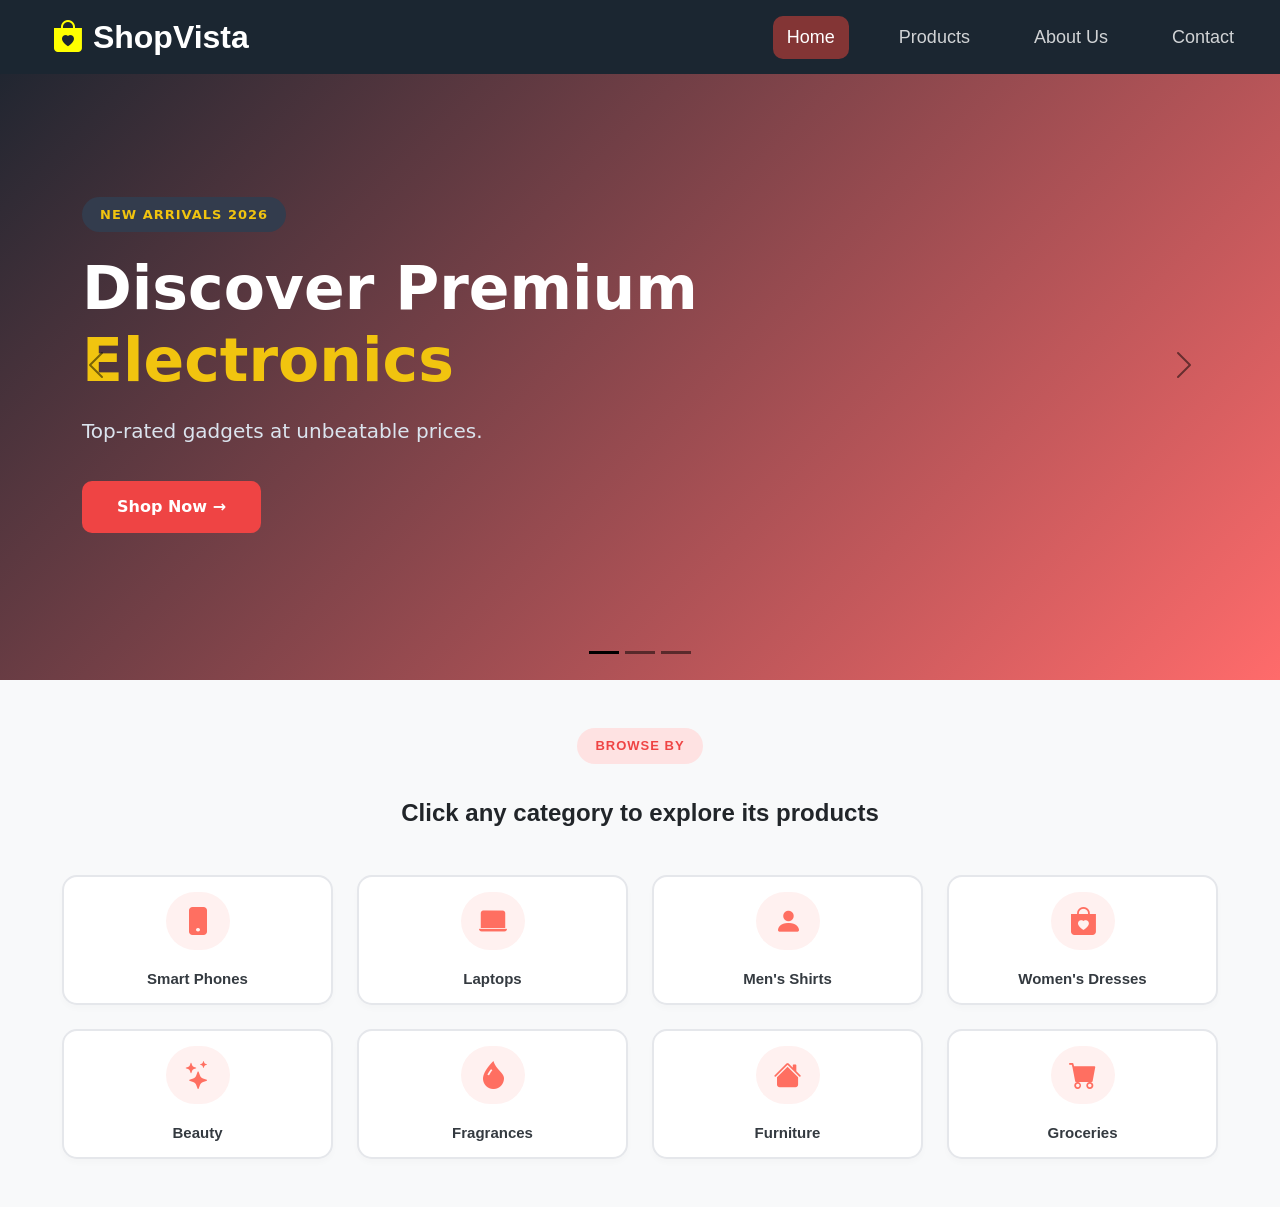
==== index.html @ 4f81ecd5 "Updated with category" ====
<!DOCTYPE html>
<html lang="en">

<head>
    <meta charset="UTF-8">
    <meta name="viewport" content="width=device-width, initial-scale=1.0">
    <title>ShopVista - Home</title>
    <!-- Bootstrap CSS -->
    <link href="https://cdn.jsdelivr.net/npm/bootstrap@5.3.3/dist/css/bootstrap.min.css" rel="stylesheet">

    <!-- Bootstrap Icons -->
    <link rel="stylesheet" href="https://cdn.jsdelivr.net/npm/bootstrap-icons@1.11.3/font/bootstrap-icons.min.css">

    <!-- Your Custom CSS -->
    <link rel="stylesheet" href="./css/navbar.css">
    <link rel="stylesheet" href="./css/banner.css">
    <link rel="stylesheet" href="./css/style.css">
    <link rel="stylesheet" href="./css/about.css">
    <link rel="stylesheet" href="./css/footer.css">

</head>

<body>


    <!-- Navbar -->
    <nav class="navbar navbar-expand-lg custom-navbar" data-bs-theme="dark">
        <div class="container-fluid">

            <!-- Logo -->
            <a class="navbar-brand" href="./index.html">
                <i class="bi bi-bag-heart-fill" style="color: yellow;"></i> ShopVista
            </a>

            <!-- Mobile Toggle Button -->
            <button class="navbar-toggler" type="button" data-bs-toggle="collapse" data-bs-target="#navbarNav"
                aria-controls="navbarNav" aria-expanded="false" aria-label="Toggle navigation">

                <span class="navbar-toggler-icon"></span>
            </button>


            <!-- Navigation Links -->
            <div class="collapse navbar-collapse" id="navbarNav">

                <ul class="navbar-nav ms-auto gap-3">

                    <li class="nav-item">
                        <a class="nav-link active" aria-current="page" href="./index.html">
                            Home
                        </a>
                    </li>

                    <li class="nav-item">
                        <a class="nav-link" href="./products.html">
                            Products
                        </a>
                    </li>

                    <li class="nav-item">
                        <a class="nav-link" href="./about.html">
                            About Us
                        </a>
                    </li>

                    <li class="nav-item">
                        <a class="nav-link" href="./contact.html">
                            Contact
                        </a>
                    </li>

                </ul>

            </div>

        </div>
    </nav>

    <!-- banner -->

    <div id="carouselExampleDark" class="carousel carousel-dark slide" data-bs-ride="carousel">

        <!-- Indicators -->
        <div class="carousel-indicators">
            <button type="button" data-bs-target="#carouselExampleDark" data-bs-slide-to="0" class="active"
                aria-current="true" aria-label="Slide 1"></button>

            <button type="button" data-bs-target="#carouselExampleDark" data-bs-slide-to="1"
                aria-label="Slide 2"></button>

            <button type="button" data-bs-target="#carouselExampleDark" data-bs-slide-to="2"
                aria-label="Slide 3"></button>
        </div>

        <!-- Slides -->
        <div class="carousel-inner">

            <!-- Slide 1 -->
            <div class="carousel-item active" data-bs-interval="5000">

                <div class="new-arrivals-banner d-flex align-items-center">
                    <div class="container">

                        <span class="arrival-tag">NEW ARRIVALS 2026</span>

                        <h1 class="arrival-title">
                            Discover Premium
                            <span class="arrival-title-highlight">
                                Electronics
                            </span>
                        </h1>

                        <p class="arrival-subtitle">
                            Top-rated gadgets at unbeatable prices.
                        </p>

                        <a href="products.html" class="arrival-button">
                            Shop Now →
                        </a>

                    </div>
                </div>

            </div>

            <!-- Slide 2 -->
            <div class="carousel-item" data-bs-interval="5000">

                <div class="hero-banner-slide-1 d-flex align-items-center">
                    <div class="container">

                        <span class="slide-tag">BEAUTY & CARE</span>

                        <h1 class="slide-title">
                            Feel Beautiful
                            <span class="slide-title-highlight">
                                Look Amazing
                            </span>
                        </h1>

                        <p class="slide-subtitle">
                            Premium skincare and beauty products for everyone.
                        </p>

                        <a href="products.html" class="slide-button">
                            Discover →
                        </a>

                    </div>
                </div>

            </div>

            <!-- Slide 3 -->
            <div class="carousel-item" data-bs-interval="5000">

                <div class="hero-banner-slide-3 d-flex align-items-center">
                    <div class="container">

                        <span class="slide-3-tag">FAST DELIVERY</span>

                        <h1 class="slide-3-title">
                            Shop With
                            <span class="slide-3-title-highlight">
                                Confidence
                            </span>
                        </h1>

                        <p class="slide-3-subtitle">
                            Secure payments, fast delivery and trusted service.
                        </p>

                        <a href="about.html" class="slide-3-button">
                            Learn More →
                        </a>

                    </div>
                </div>

            </div>

        </div>

        <!-- Previous -->
        <button class="carousel-control-prev" type="button" data-bs-target="#carouselExampleDark" data-bs-slide="prev">

            <span class="carousel-control-prev-icon" aria-hidden="true"></span>

            <span class="visually-hidden">
                Previous
            </span>

        </button>

        <!-- Next -->
        <button class="carousel-control-next" type="button" data-bs-target="#carouselExampleDark" data-bs-slide="next">

            <span class="carousel-control-next-icon" aria-hidden="true"></span>

            <span class="visually-hidden">
                Next
            </span>

        </button>

    </div>

    <!-- category -->

    <section class="category py-5">

        <div class="text-center mb-5">
            <button class="who">BROWSE BY</button>
            <h2 class="headcore">Click any category to explore its products</h2>
        </div>
        <div class="row g-4">

            <div class="col-lg-3 col-md-3">
                <div class="category-card">
                    <i class="bi bi-phone-fill category-icon"></i>
                    <h6>Smart Phones</h6>
                </div>
            </div>

            <div class="col-lg-3 col-md-3">
                <div class="category-card">
                    <i class="bi bi-laptop-fill category-icon"></i>
                    <h6>Laptops</h6>

                </div>
            </div>

            <div class="col-lg-3 col-md-3">
                <div class="category-card">
                    <i class="bi bi-person-fill category-icon"></i>
                    <h6>Men's Shirts</h6>

                </div>
            </div>
            <div class="col-lg-3 col-md-3">
                <div class="category-card">
                    <i class="bi bi-bag-heart-fill category-icon"></i>
                    <h6>Women's Dresses</h6>

                </div>
            </div>

        </div>
        <div class="row g-4">

            

            <div class="col-lg-3 col-md-3">
                <div class="category-card">
                    <i class="bi bi-stars category-icon"></i>
                    <h6>Beauty</h6>

                </div>
            </div>

            <div class="col-lg-3 col-md-3">
                <div class="category-card">
                    <i class="bi bi-droplet-fill category-icon"></i>
                    <h6>Fragrances</h6>

                </div>
            </div>
            <div class="col-lg-3 col-md-3">
                <div class="category-card">
                    <i class="bi bi-house-fill category-icon"></i>
                    <h6>Furniture</h6>

                </div>
            </div>
            <div class="col-lg-3 col-md-3">
                <div class="category-card">
                    <i class="bi bi-cart-fill category-icon"></i>
                    <h6>Groceries</h6>

                </div>
            </div>

        </div>


    </section>
    <script src="https://cdn.jsdelivr.net/npm/bootstrap@5.3.3/dist/js/bootstrap.bundle.min.js"></script>

</body>

</html>
---- css/navbar.css ----
*{
    margin: 0%;
    padding: 0%;
    box-sizing: border-box;
}


.navbar {
    padding: 15px 0;
    position:sticky;

}

.navbar-brand {
    font-size: 32px;
    font-family:'Franklin Gothic Medium', 'Arial Narrow', Arial, sans-serif;
    font-weight: bold;
    color: white !important;
    margin-left: 40px;
}
.navbar-brand:hover{
    color: white;
}

.nav-link {
    text-decoration: none;
    font-size: 18px;
    margin-right: 20px;
    color: rgba(255, 255, 255, 0.8) !important; 
    font-weight: 500;
    padding: 8px 14px !important;
    border-radius: 8px;
    transition: 0.3s ease;
}

.nav-link:hover {

    color: white;
    background: rgb(131, 53, 53);
    padding: 15px;
    border-radius: 10px;
    width:auto;
    
}
.custom-navbar .nav-link.active {
    background-color:  rgb(131, 53, 53);
    border-radius: 10px;
     padding: 15px;
    color: #ffffff !important;
}


.custom-navbar {
    background-color: #1b2631;
    width: 100%;
    display: flex;
    align-items: center;
    min-height: 30px;
    padding:8px 0;
    width: 100%;
    position: fixed;
    top: 0;
    z-index: 1000;
    
}
body{
    padding-top: 50px;
}


@media (max-width:768px){

    .custom-navbar{
        min-height:60px;
    }

    .navbar-brand{
        font-size:26px;
        margin-left:15px;
    }

    .nav-link{
        font-size:16px;
        margin-right:0;
    }

    .hero{
        height:140px;
        padding:0 20px;
    }

    .hero h1{
        font-size:36px;
    }

    .hero h5{
        font-size:18px;
    }

}
---- css/banner.css ----
.hero-banner-section {
   
    margin: 0px;
}

.carousel {
    margin-top: 0;
}

.carousel-img {
    width: 100%;
    height: 600px;
    object-fit: cover;
}
.badge-text{

    color: yellow;
}
.carousel-item1{

    background-color: linear-gradient(to right, blue, red);
}
---- css/style.css ----
html,
body {
    overflow-x: hidden;
}

* {
    margin: 0;
    padding: 0;
    box-sizing: border-box;
}

.main {
    padding: 80px 0;
}

body {
    background: rgb(248, 248, 248);
    color: #1f2937;
    font-family: Arial, Helvetica, sans-serif;
}



/* ===========================
   COMMON CAROUSEL
=========================== */

.carousel-item {
    min-height: 40vh;
}

.new-arrivals-banner,
.hero-banner-slide-1,
.hero-banner-slide-3 {

    min-height: 70vh;

    display: flex;
    align-items: center;

    color: #fff;

    padding: 80px 0;

    font-family: system-ui, -apple-system, sans-serif;
}

/* ===========================
   SLIDE 1
=========================== */

.new-arrivals-banner {

    background: linear-gradient(135deg, #1e2530 0%, #ff6b6b 100%);
}

.arrival-tag {

    display: inline-block;

    background: #333c4d;
    color: #f1c40f;

    padding: 8px 18px;

    border-radius: 30px;

    font-size: 13px;
    font-weight: 700;

    letter-spacing: 1px;
    text-transform: uppercase;

    margin-bottom: 20px;
}

.arrival-title {

    font-size: 60px;
    font-weight: 800;

    line-height: 1.2;

    margin-bottom: 20px;
}

.arrival-title-highlight {

    color: #f1c40f;
    display: block;
}

.arrival-subtitle {

    color: #dbe4ee;

    font-size: 20px;

    max-width: 550px;

    margin-bottom: 35px;
}

.arrival-button {

    display: inline-block;

    background: #ef4444;

    color: #fff;

    text-decoration: none;

    padding: 14px 35px;

    border-radius: 10px;

    font-weight: 600;

    transition: .3s;
}

.arrival-button:hover {

    background: #dc2626;
    color: #fff;
}

/* ===========================
   SLIDE 2
=========================== */

.hero-banner-slide-1 {
    background: linear-gradient(to right, #04505e, #ad5d74);

}

.slide-tag {

    display: inline-block;

    background: #423d33;

    color: #f1c40f;

    padding: 8px 18px;

    border-radius: 30px;

    font-size: 13px;

    font-weight: 700;

    letter-spacing: 1px;

    text-transform: uppercase;

    margin-bottom: 20px;
}

.slide-title {

    font-size: 60px;

    font-weight: 800;

    line-height: 1.2;

    margin-bottom: 20px;
}

.slide-title-highlight {

    display: block;

    color: #f1c40f;
}

.slide-subtitle {

    color: #e2e8f0;

    font-size: 20px;

    max-width: 550px;

    margin-bottom: 35px;
}

.slide-button {

    display: inline-block;

    background: #ef4444;

    color: #fff;

    text-decoration: none;

    padding: 14px 35px;

    border-radius: 10px;

    font-weight: 600;

    transition: .3s;
}

.slide-button:hover {

    background: #dc2626;

    color: #fff;
}

/* ===========================
   SLIDE 3
=========================== */

.hero-banner-slide-3 {

    background: linear-gradient(135deg, #1e2530 0%, #2a6b6b 100%);
}

.slide-3-tag {

    display: inline-block;

    background: #333c4d;

    color: #f1c40f;

    padding: 8px 18px;

    border-radius: 30px;

    font-size: 13px;

    font-weight: 700;

    letter-spacing: 1px;

    text-transform: uppercase;

    margin-bottom: 20px;
}

.slide-3-title {

    font-size: 60px;

    font-weight: 800;

    line-height: 1.2;

    margin-bottom: 20px;
}

.slide-3-title-highlight {

    display: block;

    color: #f1c40f;
}

.slide-3-subtitle {

    color: #e2e8f0;

    font-size: 20px;

    max-width: 550px;

    margin-bottom: 35px;
}

.slide-3-button {

    display: inline-block;

    background: #ef4444;

    color: #fff;

    text-decoration: none;

    padding: 14px 35px;

    border-radius: 10px;

    font-weight: 600;

    transition: .3s;
}

.slide-3-button:hover {

    background: #dc2626;

    color: #fff;
}

/* ==========================================
   Shop by Category Section Styles
   ========================================== */

/* Section Main Container */
.category {
    background-color: #f8f9fa;
    /* Light, clean background */
}

/* Typography & Subheadings */
.who {
    background-color: #ffeef0;
    color: #ff6f61;
    /* Soft coral signature brand color */
    border: none;
    font-size: 0.75rem;
    font-weight: 700;
    letter-spacing: 2px;
    padding: 6px 16px;
    border-radius: 50px;
    margin-bottom: 1rem;
    text-transform: uppercase;
    pointer-events: none;
    /* Keeps it looking like a badge rather than a clickable button */
}

.headcore {
    font-size: 1.75rem;
    font-weight: 700;
    color: #212529;
    margin-top: 0.5rem;
}

/* Category Grid Layout Space Adjustments */
.category .row.g-4 {
    margin-bottom: 1.5rem;
}

.category .row.g-4:last-child {
    margin-bottom: 0;
}

/* Category Cards Styling */
.category-card {
    background-color: #ffffff;

    border-radius: 16px;
    padding: 32px;
    text-align: center;
    cursor: pointer;

    box-shadow: 0 4px 6px rgba(0, 0, 0, 0.02);
    transition: all 0.3s cubic-bezier(0.4, 0, 0.2, 1);
    height: 130px;
    width: auto;


    background: #fff;
    border: 2px solid #e5e7eb;
    border-radius: 15px;

    display: flex;
    flex-direction: column;
    justify-content: center;
    align-items: center;

    transition: .3s;

}

/* Category Text Headings */
.category-card h6 {
    margin-top: 1.25rem;
    width: auto;
    margin-bottom: 0;
    font-weight: 600;
    color: #343a40;
    font-size: 1.05rem;
    transition: color 0.3s ease;
    font-size:15px;
}

/* Icons Design & Circular Backdrop */
.category-icon {
    font-size: 1.75rem;
    color: #ff6f61;
    /* Matches theme primary color */
    width: 64px;
    height: 64px;
    background-color: #fff1f0;
    /* Soft tint matching the icon */
    border-radius: 56px;
    padding: 15px;
    display: inline-flex;
    align-items: center;
    justify-content: center;
    transition: all 0.3s ease;
}

.row {
    background: transparent;
    margin-left: 50px;
    margin-right: 50px;
}

/* ==========================================
   Interactive Hover Effects
   ========================================== */

.category-card:hover {
    transform: translateY(-6px);
    box-shadow: 0 12px 24px rgba(0, 0, 0, 0.07);
    border-color: #ffe4e2;
}

/* Scaled up background effect for icon on card hover */
.category-card:hover .category-icon {
    background-color: #ff6f61;
    color: #ffffff;
    transform: scale(1.05);
}

.category-card:hover h6 {
    color: #ff6f61;
}
---- css/about.css ----
html,
body {
    overflow-x: hidden;
}

* {
    margin: 0;
    padding: 0;
    box-sizing: border-box;
}

.main {
    padding: 80px 0;
}

body {
    background: rgb(248, 248, 248);
    color: #1f2937;

}

/* Left Side */

.who {
    background: #fee2e2;
    color: #ef4444;
    border: none;
    padding: 8px 18px;
    border-radius: 50px;
    font-size: 13px;
    font-weight: 600;
    letter-spacing: 1px;
    text-transform: uppercase;
    margin-bottom: 20px;
}

.head {
    font-size: 45px;
    font-weight: 700;
    line-height: 1.2;
    margin-bottom: 10px;
}

.para {
    color: #4b5563;
    line-height: 1.8;
    margin-bottom: 18px;
}

/* Statistics */

.about-cards {
    display: flex;
    gap: 20px;
    margin-top: 40px;
}

.onecard {
    display: flex;
    flex-direction: column;
    gap: 20px;
}

.card1,
.card2,
.card3,
.card4 {
    width: 300px;
    height: 120px;
    background: #fff;
    border: 2px solid #e5e7eb;
    border-radius: 15px;

    display: flex;
    flex-direction: column;
    justify-content: center;
    align-items: center;

    transition: .3s;
}

.card1:hover,
.card2:hover,
.card3:hover,
.card4:hover {
    border-color: #ef4444;
    transform: translateY(-5px);
    box-shadow: 0 8px 20px rgba(239, 68, 68, .15);
}

.textred {
    color: #ef4444;
    font-size: 38px;
    font-weight: bold;
}

/* Right Side */

.colorcard {

    width: 420px;
    height: 280px;

    background: linear-gradient(135deg,
            #ef4444 0%,
            #9ca3af 50%,
            #14b8a6 100%);

    border-radius: 25px;

    display: flex;
    flex-direction: column;
    justify-content: center;
    align-items: center;

    margin: auto;
}

.bigheart {
    font-size: 90px;
    color: #fff;
    margin-bottom: 20px;
}

.heartpara {
    color: #fff;
    font-size: 24px;
    font-weight: 600;
    text-align: center;
}

.core {
    background-color: white;
    justify-content: space-around;

}

.coreValue {
    padding: 80px 0;
}

.headcore {
    font-size: 24px;
    font-weight: 700;
    margin-top: 15px;
}

.core-card {
    background: #fff;
    border: 2px solid #e5e7eb;
    border-radius: 18px;
    padding: 35px 25px;
    text-align: center;
    transition: .3s;
    height: 280px;
    width: auto;
    padding: 12px;
    padding-top: 30px;
    text-align: center;
    justify-content: center;
}

.core-card:hover {
    transform: translateY(-8px);
    border-color: #ef4444;
    box-shadow: 0 10px 25px rgba(239, 68, 68, .15);
}

.core-icon {
    font-size: 35px;
    color: #ef4444;
    margin-bottom: 20px;
    background: #fee2e2;
    width: 70px;
    height: 70px;
    padding: 6px;
    border-radius: 56px;
    display: flex;
    justify-content: center;
    align-items: center;
    margin: 0 auto 20px;
}

.core-icon i {
    font-size: 32px;
    color: #ef4444;
}

.core-card h3 {
    font-size: 20px;
    font-weight: 700;
    margin-bottom: 15px;
}

.core-card p {
    color: #6b7280;
    line-height: 1.4;
    margin-bottom: 0;
}

.meet-card1,
.meet-card3 {
    background: #fff;
    border: 1px solid #e5e7eb;
    border-radius: 18px;
    padding: 35px 25px;
    text-align: center;
    transition: .3s;
    height: 300px;
    width: auto;
    padding: 12px;
    padding-top: 30px;
    text-align: center;
    justify-content: center;
}

.meet-card2 {
    background: #fff;
    border: 1px solid #e5e7eb;
    border-radius: 18px;
    padding: 35px 25px;
    text-align: center;
    transition: .3s;
    height: 280px;
    width: auto;
    padding: 12px;
    padding-top: 30px;
    text-align: center;
    justify-content: center;
}


.meet-card1:hover,
.meet-card2:hover,
.meet-card3:hover {
    transform: translateY(-8px);
    border-color: #ef4444;
    box-shadow: 0 10px 25px rgba(239, 68, 68, .15);
}

.meet-icon {
    font-size:50px;
    color: #e84848;
    width: 70px;
    height: 70px;
    padding: 6px;
    border-radius: 56px;
    
}
/* Tablet */

@media (max-width:991px){

    .head{
        font-size:35px;
    }

    .headcore{
        font-size:34px;
    }

    .about-cards{
        flex-direction:column;
        align-items:center;
        gap:20px;
    }

    .onecard{
        width:100%;
        align-items:center;
    }

    .card1,
    .card2,
    .card3,
    .card4{
        width:100%;
        max-width:350px;
    }

    .colorcard{
        width:100%;
        max-width:420px;
        height:260px;
        margin:40px auto 0;
    }

    .bigheart{
        font-size:75px;
    }

    .heartpara{
        font-size:20px;
    }

    .core-card{
        width:100%;
        max-width:350px;
        margin:0 auto;
    }
}

/* Mobile */

@media (max-width:768px){

    .colorcard{
        width:100%;
        max-width:380px;
        margin:40px auto;
    }

    .core-card{
        width:100%;
        max-width:380px;
        margin:0 auto 20px;
    }

    .head,
    .headcore{
        text-align:center;
    }

    .para{
        text-align:center;
    }
}

/* Small Mobile */

@media (max-width:480px){

    .colorcard{
        width:100%;
        max-width:320px;
        height:240px;
    }

    .bigheart{
        font-size:60px;
    }

    .heartpara{
        font-size:18px;
    }

    .core-card{
        width:100%;
        max-width:360px;
        padding:25px 20px;
    }

    .core-icon{
        font-size:45px;
    }
}
/* Half-screen laptop / tablet */
@media (min-width:768px) and (max-width:991px){

    .core-card{
        width:100%;
        max-width:320px;
        min-height:370px;
        padding:30px 20px;
        margin:0 auto;
    }

    .core-card h3{
        font-size:22px;
        margin-bottom:15px;
    }

    .core-card p{
        font-size:15px;
        line-height:1.5;
    }

    .core-icon{
        font-size:50px;
        margin-bottom:20px;
    }

    .meet-card1 , .meet-card3{
        width: 100%;
        height:280px;
        font-size: 14px;
    }
    .meet-card2{
        height:320px;
        width: 100%;
    }
}
---- css/footer.css ----
/* ===========================
   FOOTER
=========================== */

.custom-footer{
    background-color: #1b2631 !important;
}

footer h4{
    font-size:32px;
    font-weight:700;
}


footer h6{
    color:#ffffff !important;
    letter-spacing:1px;
}

footer p{
    color:#9ca3af !important;
    line-height:1.8;
}

.footer-link{
    color:#9ca3af !important;
    transition:0.3s ease;
}

.footer-link:hover{
    color:yellow !important;
    
}

.social-icon{
    width:45px;
    height:45px;
    border-radius:50%;
    background:#1f2937;
    display:flex;
    align-items:center;
    justify-content:center;
    color:#9ca3af !important;
    text-decoration:none;
    transition:0.3s ease;
}

.social-icon:hover{
    background:#ef4444;
    color:#ffffff !important;
    transform:translateY(-3px);
}

hr{
    opacity:0.2;
}

/* ===========================
   RESPONSIVE
=========================== */

@media (max-width:768px){

    footer{
        text-align:center;
    }

    .social-icon{
        margin:auto;
    }

    footer .d-flex{
        justify-content:center;
    }

}
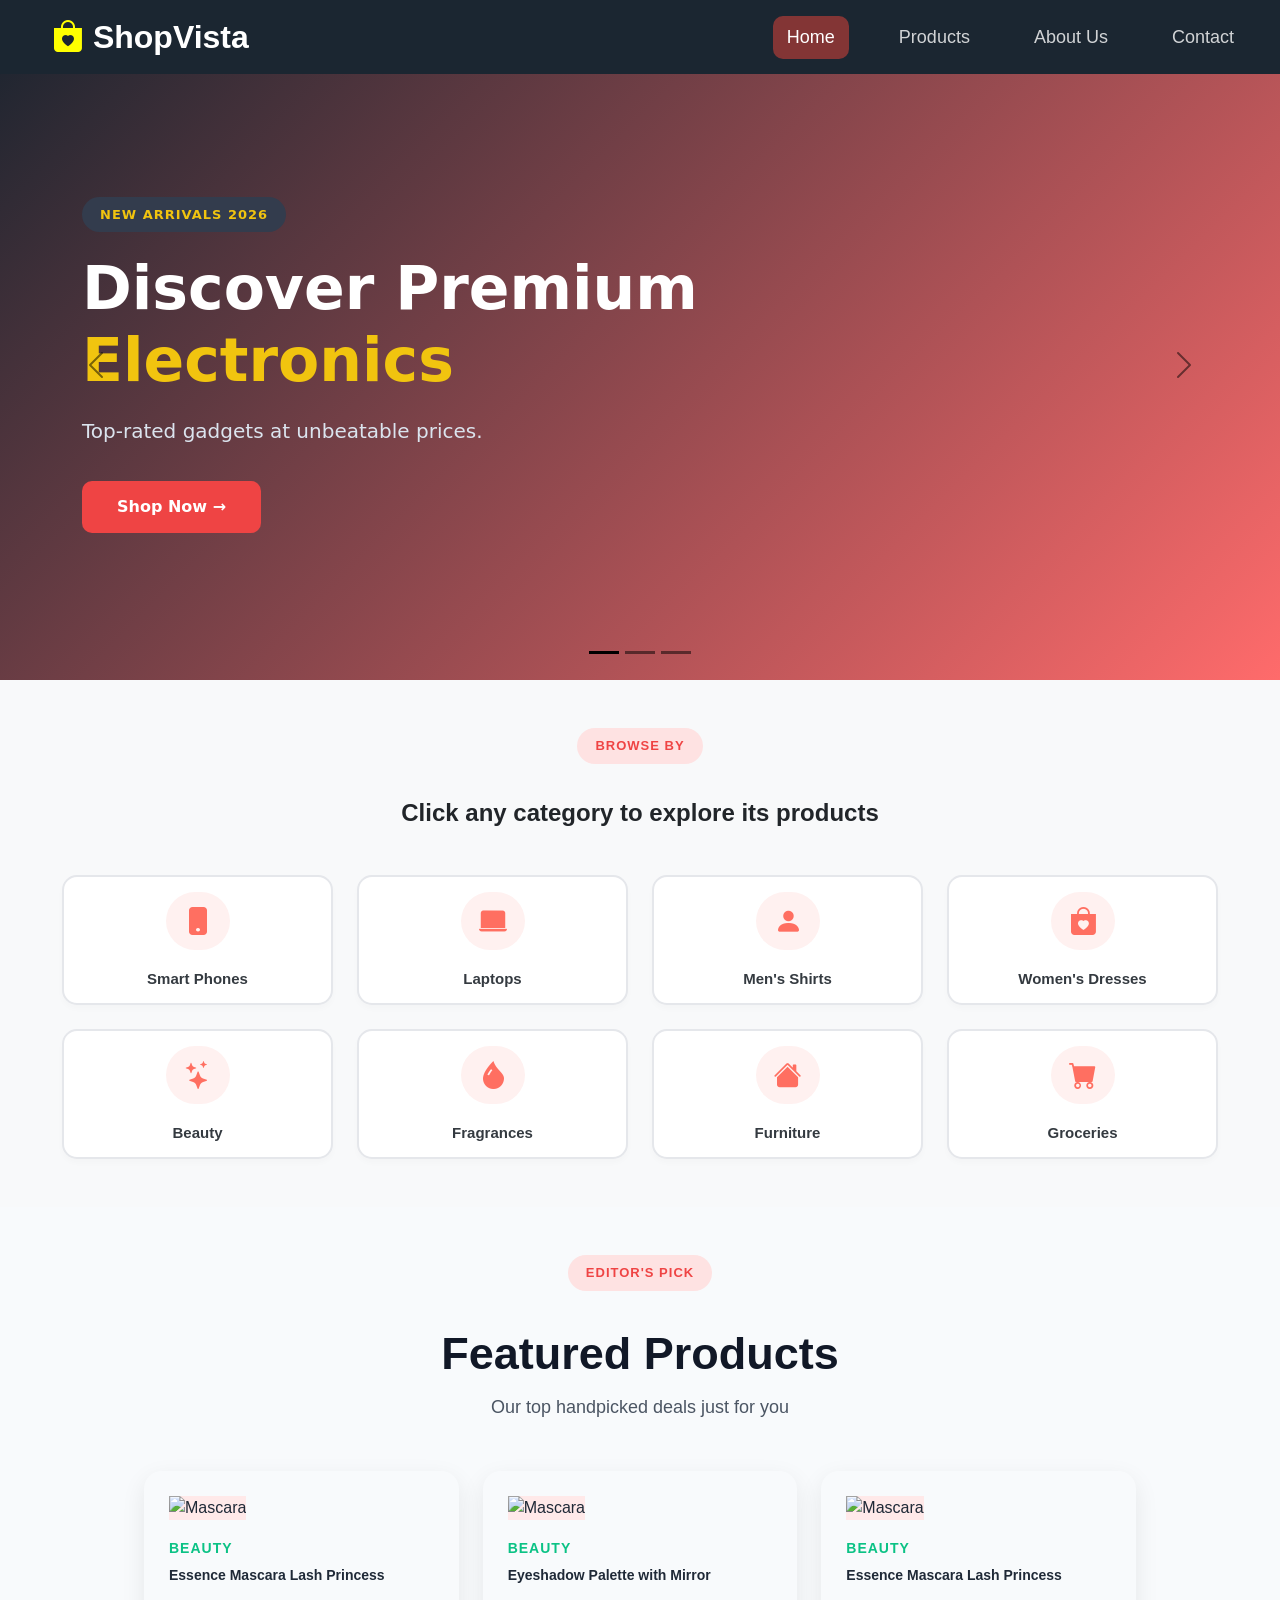
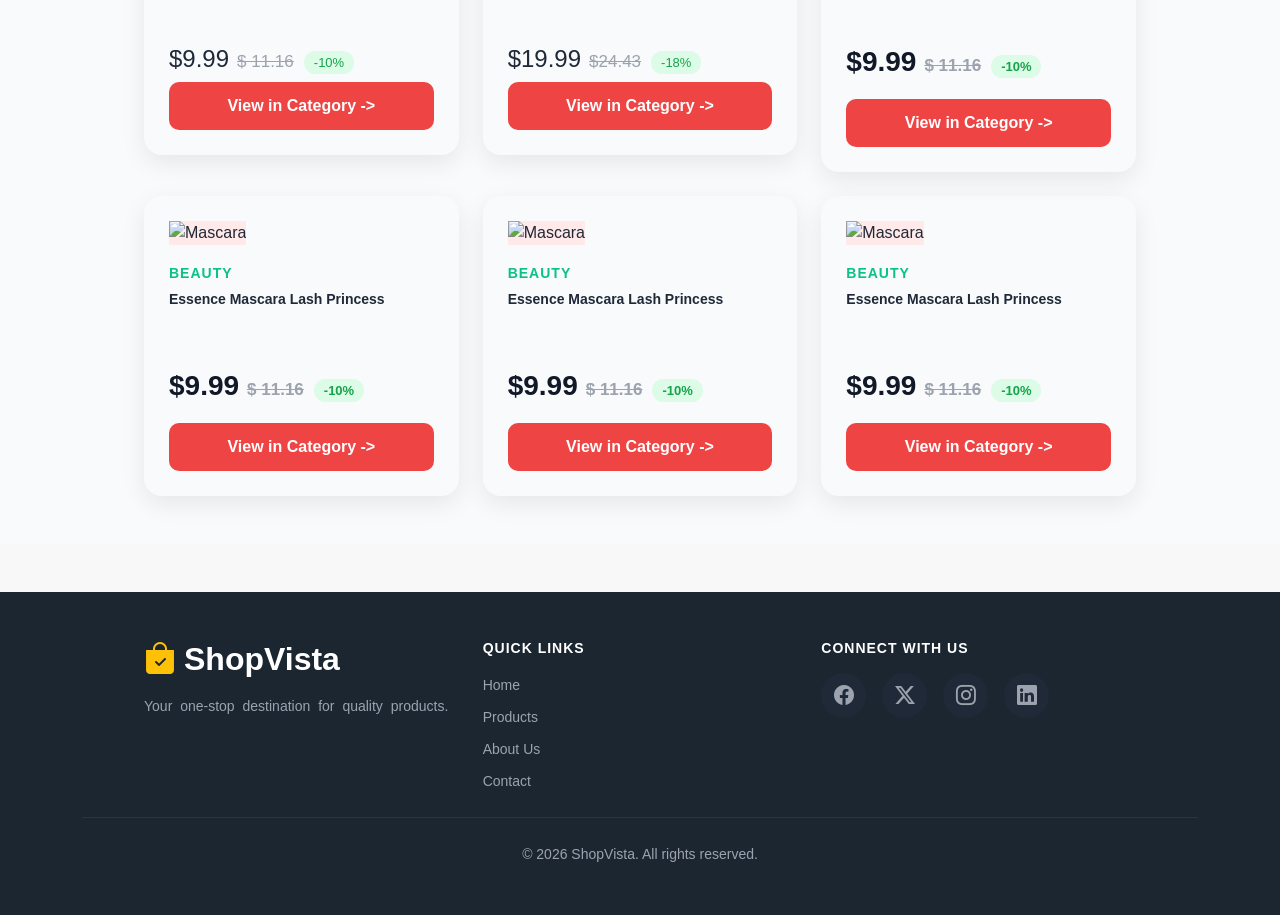
==== commit 237ad243: "Updated" ====
--- a/index.html
+++ b/index.html
@@ -213,6 +213,7 @@
             <button class="who">BROWSE BY</button>
             <h2 class="headcore">Click any category to explore its products</h2>
         </div>
+
         <div class="row g-4">
 
             <div class="col-lg-3 col-md-3">
@@ -246,9 +247,9 @@
             </div>
 
         </div>
+
         <div class="row g-4">
 
-            
 
             <div class="col-lg-3 col-md-3">
                 <div class="category-card">
@@ -284,6 +285,148 @@
 
 
     </section>
+
+    <!-- Featued Products -->
+    <section class="featured py-5">
+        
+
+    <div class="container">
+
+        <div class="text-center mb-5">
+            <button class="who">EDITOR'S PICK</button>
+            <h1 class="head mt-3">Featured Products</h1>
+            <p class="para">Our top handpicked deals just for you</p>
+        </div>
+
+        <div class="row g-4">
+
+            <div class="col-lg-4 col-md-6">
+                <div class="featured-card">
+                    <img src="./assets/Mascara-PNG-Isolated-Transparent-Image.png" alt="Mascara" class="feature-icon"/>
+                    <h6>BEAUTY</h6>
+                    <h5>Essence Mascara Lash Princess</h5>
+                    <p></p>
+                    <h4>$9.99<del>$ 11.16</del><span>-10%</span></h4>
+                    <button>View in Category -></button>
+                </div>
+            </div>
+
+            <div class="col-lg-4 col-md-6">
+                <div class="featured-card">
+                    <img src="/assets/EyeShadow.jpg" alt="Mascara"  class="feature-icon"/>
+                    <h6>BEAUTY</h6>
+                    <h5>Eyeshadow Palette with Mirror</h5>
+                    <p></p>
+                    <h4>$19.99<del>$24.43</del><span>-18%</span></h4>
+                    <button>View in Category -></button>
+                </div>
+            </div>
+
+            <div class="col-lg-4 col-md-6">
+                <div class="featured-card">
+                  <img src="/assets/Powdercanister.jpg" alt="Mascara"  class="feature-icon"/>
+                    <h6>BEAUTY</h6>
+                    <h5>Essence Mascara Lash Princess</h5>
+                    <p></p>
+                    <h2>$9.99<del>$ 11.16</del><span>-10%</span></h2>
+                    <button>View in Category -></button>
+                </div>
+            </div>
+
+            <div class="col-lg-4 col-md-6">
+                <div class="featured-card"> 
+                    <img src="/assets/RedLiptick.jpg" alt="Mascara"  class="feature-icon"/>
+                    <h6>BEAUTY</h6>
+                    <h5>Essence Mascara Lash Princess</h5>
+                    <p></p>
+                    <h2>$9.99<del>$ 11.16</del><span>-10%</span></h2>
+                    <button>View in Category -></button>
+                </div>
+            </div>
+
+            <div class="col-lg-4 col-md-6">
+                <div class="featured-card">
+                    <img src="/assets/red-nail-polish-bottle.avif" alt="Mascara"  class="feature-icon"/>
+                    <h6>BEAUTY</h6>
+                    <h5>Essence Mascara Lash Princess</h5>
+                    <p></p>
+                    <h2>$9.99<del>$ 11.16</del><span>-10%</span></h2>
+                    <button>View in Category -></button>
+                </div>
+            </div>
+
+            <div class="col-lg-4 col-md-6">
+                <div class="featured-card">
+                    <img src="/assets/Calvin.jpg" alt="Mascara"  class="feature-icon"/>
+                    <h6>BEAUTY</h6>
+                    <h5>Essence Mascara Lash Princess</h5>
+                    <p></p>
+                    <h2>$9.99<del>$ 11.16</del><span>-10%</span></h2>
+                    <button>View in Category -></button>
+                </div>
+            </div>
+
+        </div>
+
+    </div>
+
+</section>
+    <!-- Footer Section -->
+    <footer class="custom-footer text-white py-5 mt-5">
+        <div class="container">
+            <div class="row gy-4">
+
+                <!-- Brand Column -->
+                <div class="col-lg-4 col-md-4">
+                    <h4 class="d-flex align-items-center gap-2 mb-3 text-white fw-bold">
+                        <i class="bi bi-bag-check-fill text-warning"></i> ShopVista
+                    </h4>
+                    <p class="small" style="word-spacing: 4px;">
+                        Your one-stop destination for quality products.
+                    </p>
+                </div>
+
+                <!-- Quick Links Column -->
+                <div class="col-lg-4 col-md-4">
+                    <h6 class="text-uppercase tracking-wider  small fw-bold mb-3">Quick Links</h6>
+                    <ul class="list-unstyled d-flex flex-column gap-2 m-0">
+                        <li><a href="index.html" class="text-muted text-decoration-none small footer-link">Home</a></li>
+                        <li><a href="products.html"
+                                class="text-muted text-decoration-none small footer-link">Products</a></li>
+                        <li><a href="about.html" class="text-muted text-decoration-none small footer-link">About Us</a>
+                        </li>
+                        <li><a href="contact.html" class="text-muted text-decoration-none small footer-link">Contact</a>
+                        </li>
+                    </ul>
+                </div>
+
+                <!-- Connect With Us Column -->
+                <div class="col-lg-4 col-md-4">
+                    <h6 class="text-uppercase tracking-wider small fw-bold mb-3">Connect With Us</h6>
+                    <div class="d-flex gap-3">
+                        <a href="#" class="text-muted fs-5 social-icon"><i class="bi bi-facebook"></i></a>
+                        <a href="#" class="text-muted fs-5 social-icon"><i class="bi bi-twitter-x"></i></a>
+                        <a href="#" class="text-muted fs-5 social-icon"><i class="bi bi-instagram"></i></a>
+                        <a href="#" class="text-muted fs-5 social-icon"><i class="bi bi-linkedin"></i></a>
+                    </div>
+                </div>
+
+            </div>
+
+            <!-- Divider Line -->
+            <hr class="border-secondary my-4">
+
+            <!-- Copyright Block -->
+            <div class="row">
+                <div class="col text-center">
+                    <p class="small m-0">
+                        © 2026 ShopVista. All rights reserved.
+                    </p>
+                </div>
+            </div>
+        </div>
+    </footer>
+
     <script src="https://cdn.jsdelivr.net/npm/bootstrap@5.3.3/dist/js/bootstrap.bundle.min.js"></script>
 
 </body>
--- a/css/style.css
+++ b/css/style.css
@@ -425,4 +425,177 @@
 
 .category-card:hover h6 {
     color: #ff6f61;
+}
+/* ===========================
+   FEATURED PRODUCTS
+=========================== */
+
+.featured{
+    background:#f8fafc;
+    padding:80px 0;
+}
+
+.who{
+    background:#fee2e2;
+    color:#ef4444;
+    border:none;
+    padding:8px 18px;
+    border-radius:30px;
+    font-size:13px;
+    font-weight:700;
+    letter-spacing:1px;
+    text-transform:uppercase;
+}
+
+.head{
+    font-size:42px;
+    font-weight:700;
+    color:#111827;
+    margin-top:20px;
+}
+
+.para{
+    color:#6b7280;
+    font-size:18px;
+}
+
+/* ===========================
+   PRODUCT CARD
+=========================== */
+
+.featured-card{
+    background:fff;
+    height:auto;
+    border-radius:18px;
+    padding:25px;
+    text-align:start;
+    box-shadow:0 8px 25px rgba(0,0,0,.08);
+    transition:all .3s ease;
+    
+}
+
+.featured-card:hover{
+    transform:translateY(-8px);
+    box-shadow:0 18px 35px rgba(0,0,0,.15);
+}
+
+/* Product Image */
+
+.feature-icon{
+    background:#ffe9e9;
+    width:100%;
+    height:170px;
+    object-fit:contain;
+    margin-bottom:20px;
+    transition:.3s;
+}
+
+.featured-card:hover .feature-icon{
+    transform:scale(1.08);
+}
+
+/* Category */
+
+.featured-card h6{
+    color:rgb(11, 194, 133);
+    font-size:14px;
+    font-weight:700;
+    letter-spacing:1px;
+    margin-bottom:10px;
+}
+
+/* Product Name */
+
+.featured-card h5{
+    font-size:14px;
+    font-weight:700;
+    color:#1f2937;
+    margin-bottom:18px;
+    min-height:60px;
+}
+
+/* Price */
+
+.featured-card h2{
+    font-size:28px;
+    color:#111827;
+    font-weight:700;
+    margin-bottom:20px;
+}
+
+.featured-card del{
+    font-size:17px;
+    color:#9ca3af;
+    margin-left:8px;
+}
+
+.featured-card span{
+    background:#dcfce7;
+    color:#16a34a;
+    padding:4px 10px;
+    border-radius:20px;
+    font-size:13px;
+    margin-left:10px;
+}
+
+/* Button */
+
+.featured-card button{
+    width:100%;
+    background:#ef4444;
+    color:#fff;
+    border:none;
+    padding:12px;
+    border-radius:10px;
+    font-size:16px;
+    font-weight:600;
+    transition:.3s;
+}
+
+.featured-card button:hover{
+    background:#dc2626;
+}
+
+/* ===========================
+   RESPONSIVE
+=========================== */
+
+@media(max-width:992px){
+
+    .head{
+        font-size:34px;
+    }
+
+    .feature-icon{
+        width:150px;
+        height:150px;
+    }
+
+    .featured-card h3{
+        font-size:20px;
+    }
+}
+
+@media(max-width:768px){
+
+    .head{
+        font-size:28px;
+    }
+
+    .para{
+        font-size:16px;
+    }
+
+    .feature-icon{
+        width:130px;
+        height:130px;
+    }
+
+    .featured-card{
+        padding:20px;
+    }
+
+    .featured-card h2{
+        font-size:24px;
+    }
 }
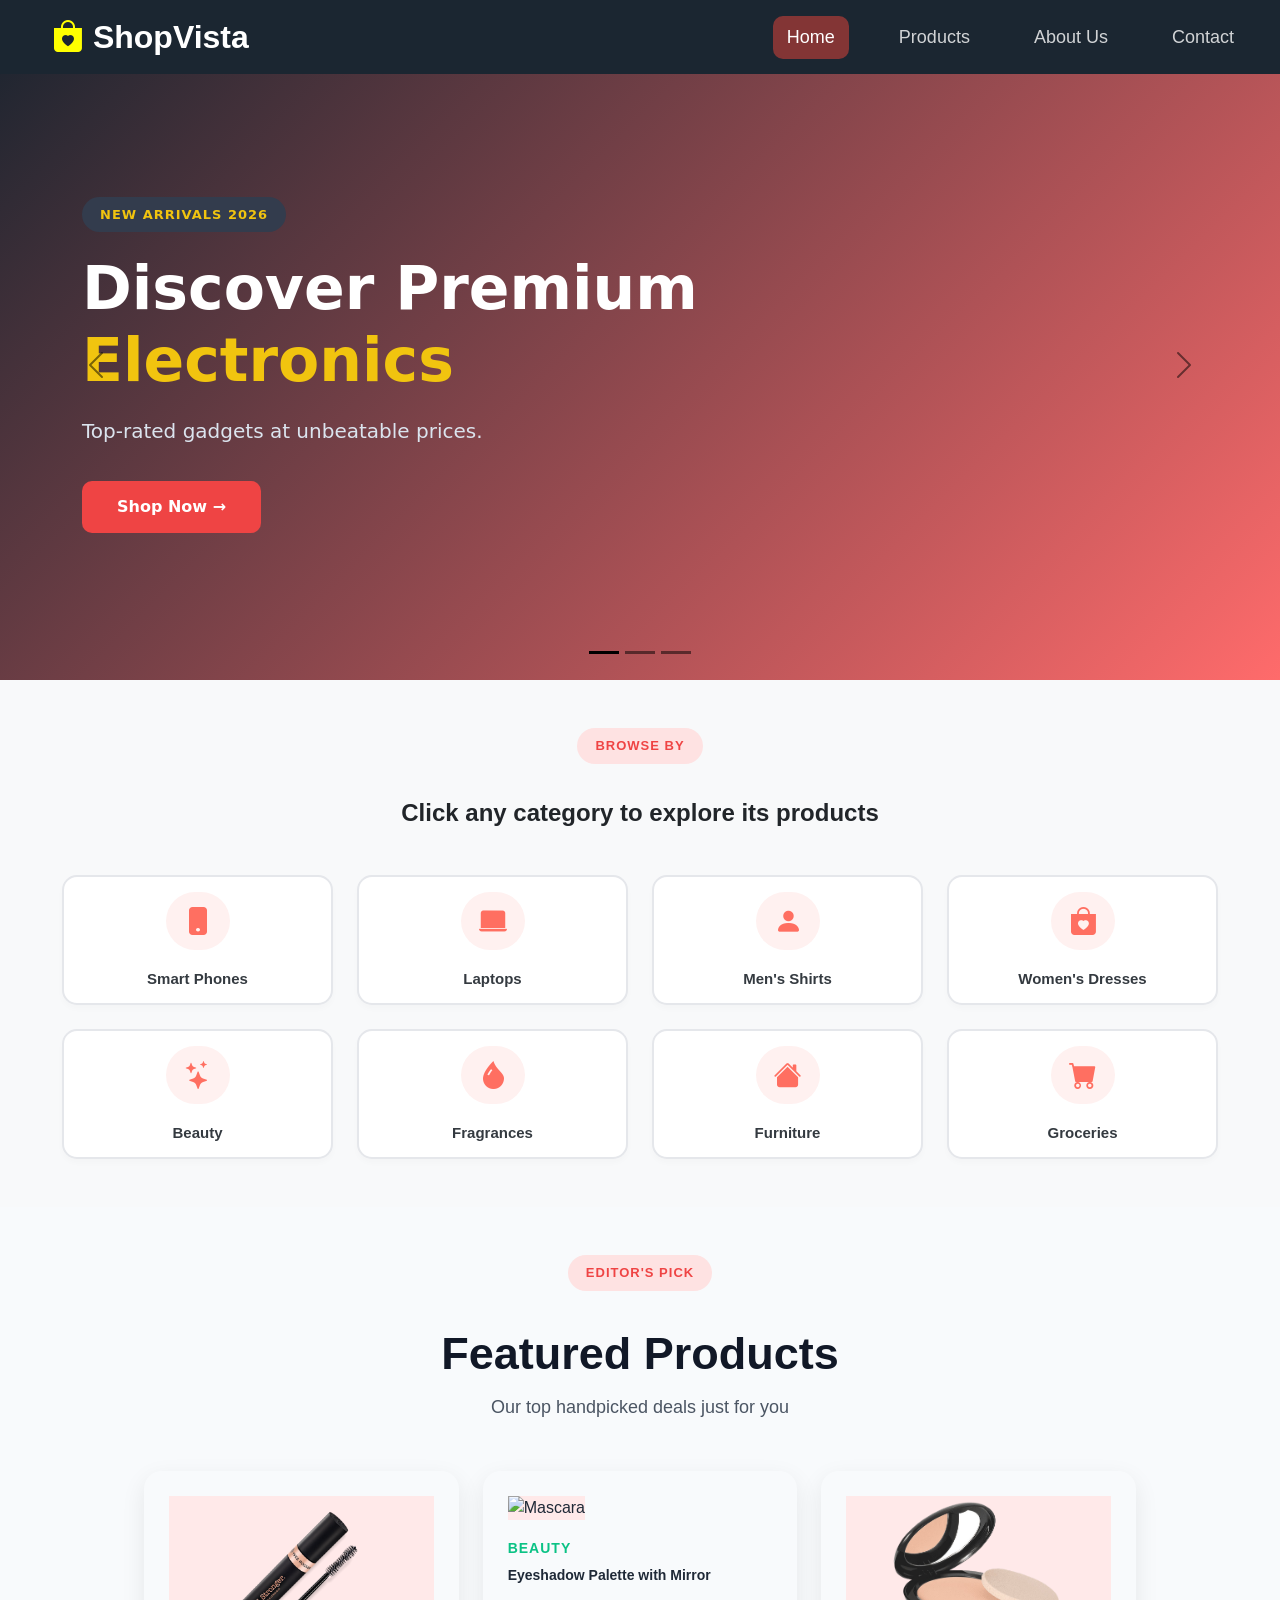
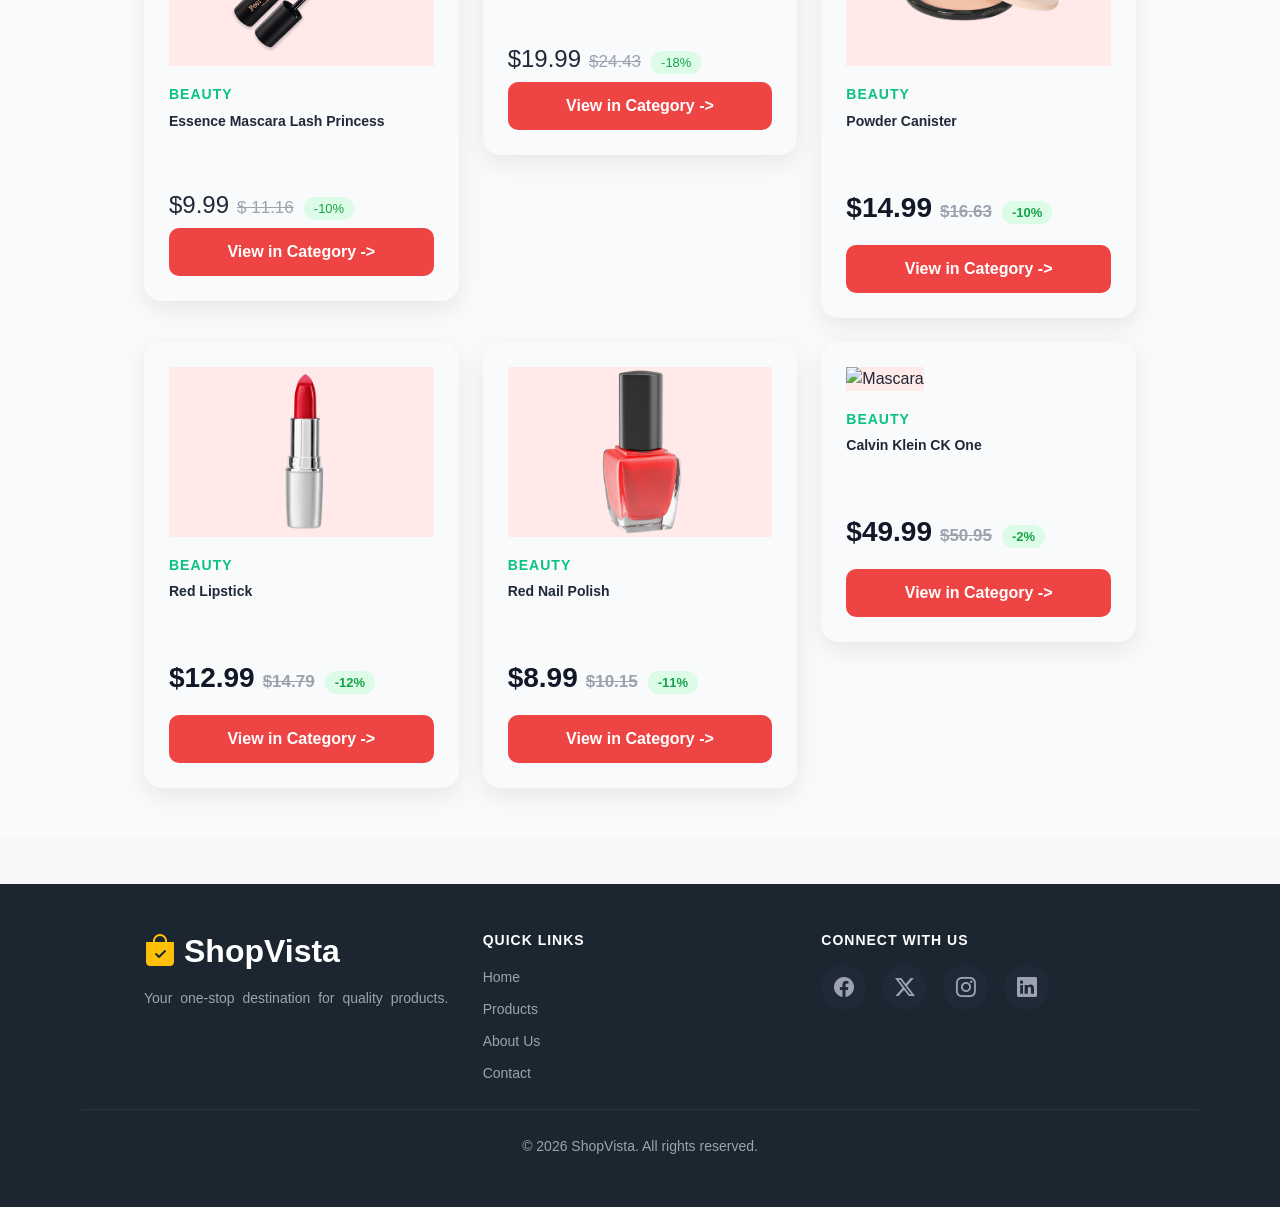
==== commit b3cc0bca: "Updated png images" ====
--- a/index.html
+++ b/index.html
@@ -324,33 +324,33 @@
 
             <div class="col-lg-4 col-md-6">
                 <div class="featured-card">
-                  <img src="/assets/Powdercanister.jpg" alt="Mascara"  class="feature-icon"/>
-                    <h6>BEAUTY</h6>
-                    <h5>Essence Mascara Lash Princess</h5>
-                    <p></p>
-                    <h2>$9.99<del>$ 11.16</del><span>-10%</span></h2>
+                  <img src="/assets/Face-Powder-PNG-HD-Isolated.png" alt="Mascara"  class="feature-icon"/>
+                    <h6>BEAUTY</h6>
+                    <h5>Powder Canister</h5>
+                    <p></p>
+                    <h2>$14.99<del>$16.63</del><span>-10%</span></h2>
                     <button>View in Category -></button>
                 </div>
             </div>
 
             <div class="col-lg-4 col-md-6">
                 <div class="featured-card"> 
-                    <img src="/assets/RedLiptick.jpg" alt="Mascara"  class="feature-icon"/>
-                    <h6>BEAUTY</h6>
-                    <h5>Essence Mascara Lash Princess</h5>
-                    <p></p>
-                    <h2>$9.99<del>$ 11.16</del><span>-10%</span></h2>
+                    <img src="/assets/Lipstick-PNG-Transparent-Image.png" alt="Mascara"  class="feature-icon"/>
+                    <h6>BEAUTY</h6>
+                    <h5>Red Lipstick</h5>
+                    <p></p>
+                    <h2>$12.99<del>$14.79</del><span>-12%</span></h2>
                     <button>View in Category -></button>
                 </div>
             </div>
 
             <div class="col-lg-4 col-md-6">
                 <div class="featured-card">
-                    <img src="/assets/red-nail-polish-bottle.avif" alt="Mascara"  class="feature-icon"/>
-                    <h6>BEAUTY</h6>
-                    <h5>Essence Mascara Lash Princess</h5>
-                    <p></p>
-                    <h2>$9.99<del>$ 11.16</del><span>-10%</span></h2>
+                    <img src="/assets/Nail-Polish-PNG-Transparent.png" alt="Mascara"  class="feature-icon"/>
+                    <h6>BEAUTY</h6>
+                    <h5>Red Nail Polish</h5>
+                    <p></p>
+                    <h2>$8.99<del>$10.15</del><span>-11%</span></h2>
                     <button>View in Category -></button>
                 </div>
             </div>
@@ -359,9 +359,9 @@
                 <div class="featured-card">
                     <img src="/assets/Calvin.jpg" alt="Mascara"  class="feature-icon"/>
                     <h6>BEAUTY</h6>
-                    <h5>Essence Mascara Lash Princess</h5>
-                    <p></p>
-                    <h2>$9.99<del>$ 11.16</del><span>-10%</span></h2>
+                    <h5>Calvin Klein CK One</h5>
+                    <p></p>
+                    <h2>$49.99<del>$50.95</del><span>-2%</span></h2>
                     <button>View in Category -></button>
                 </div>
             </div>
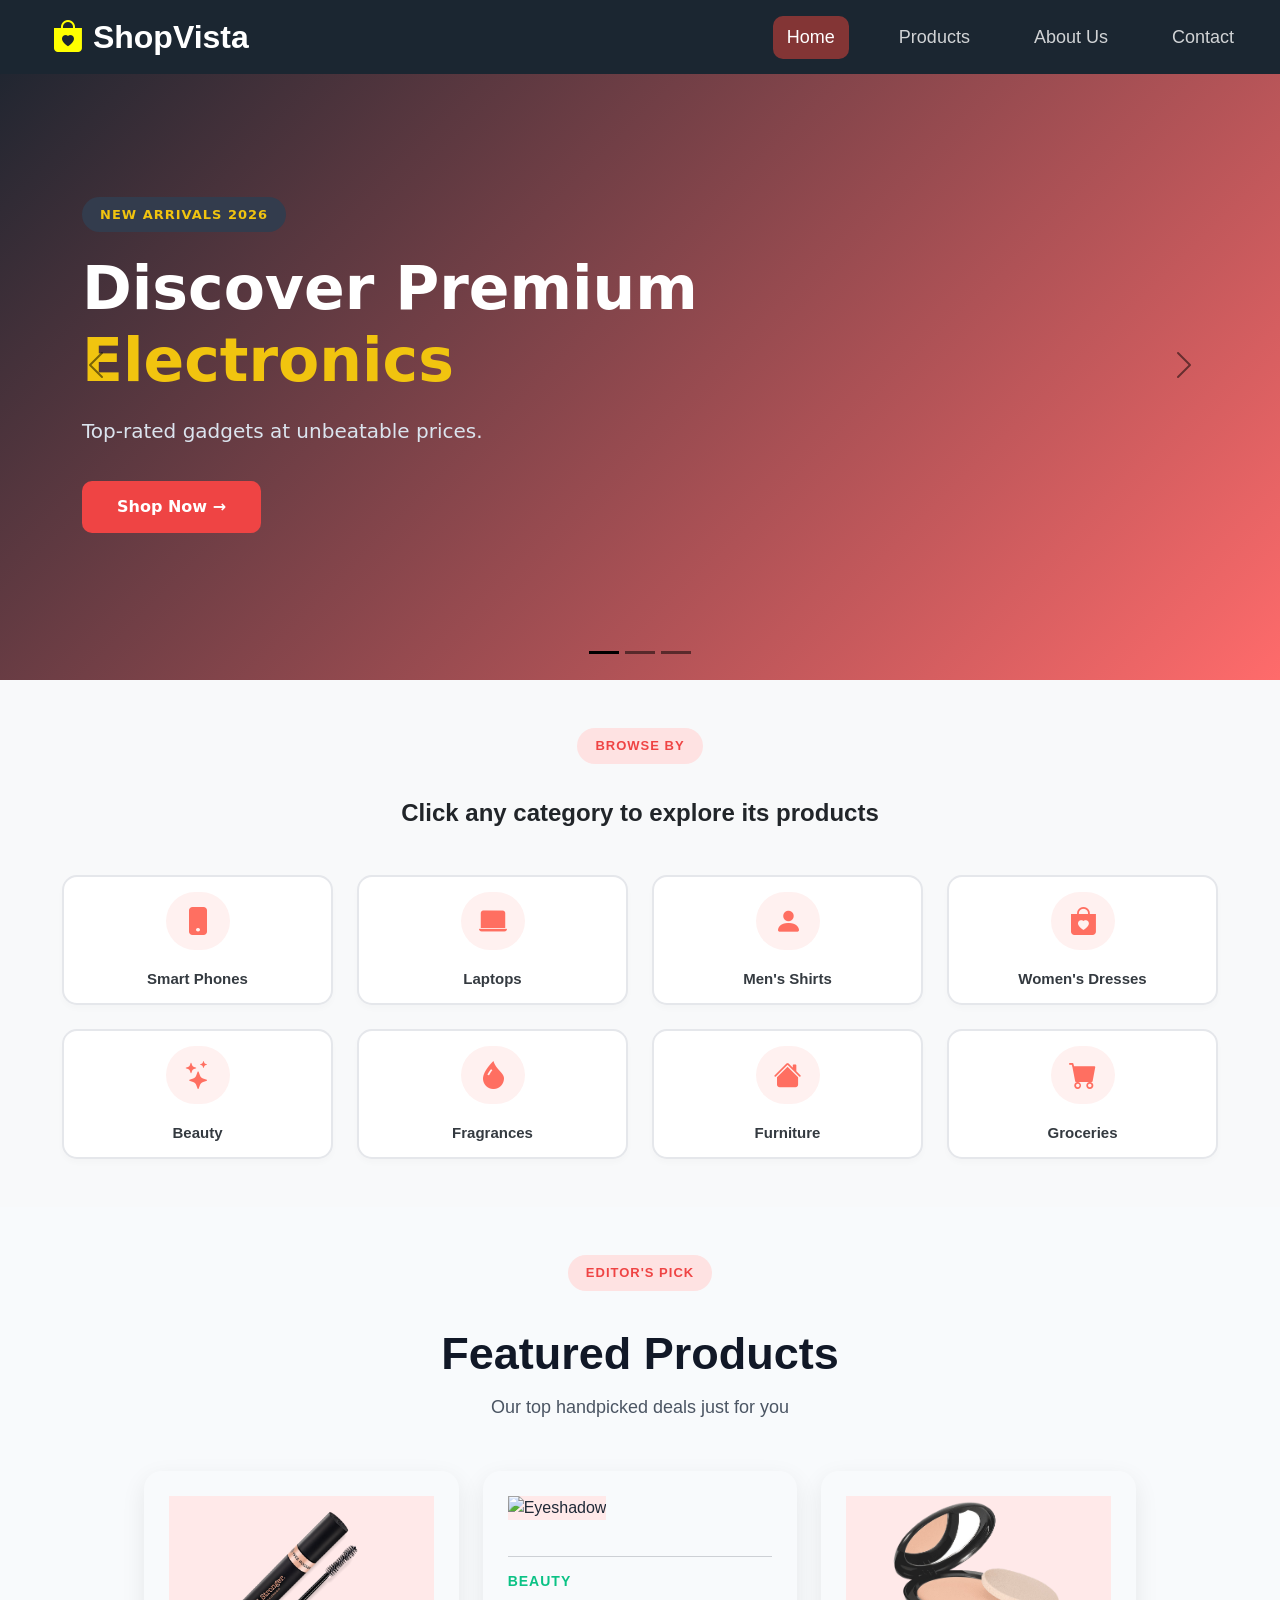
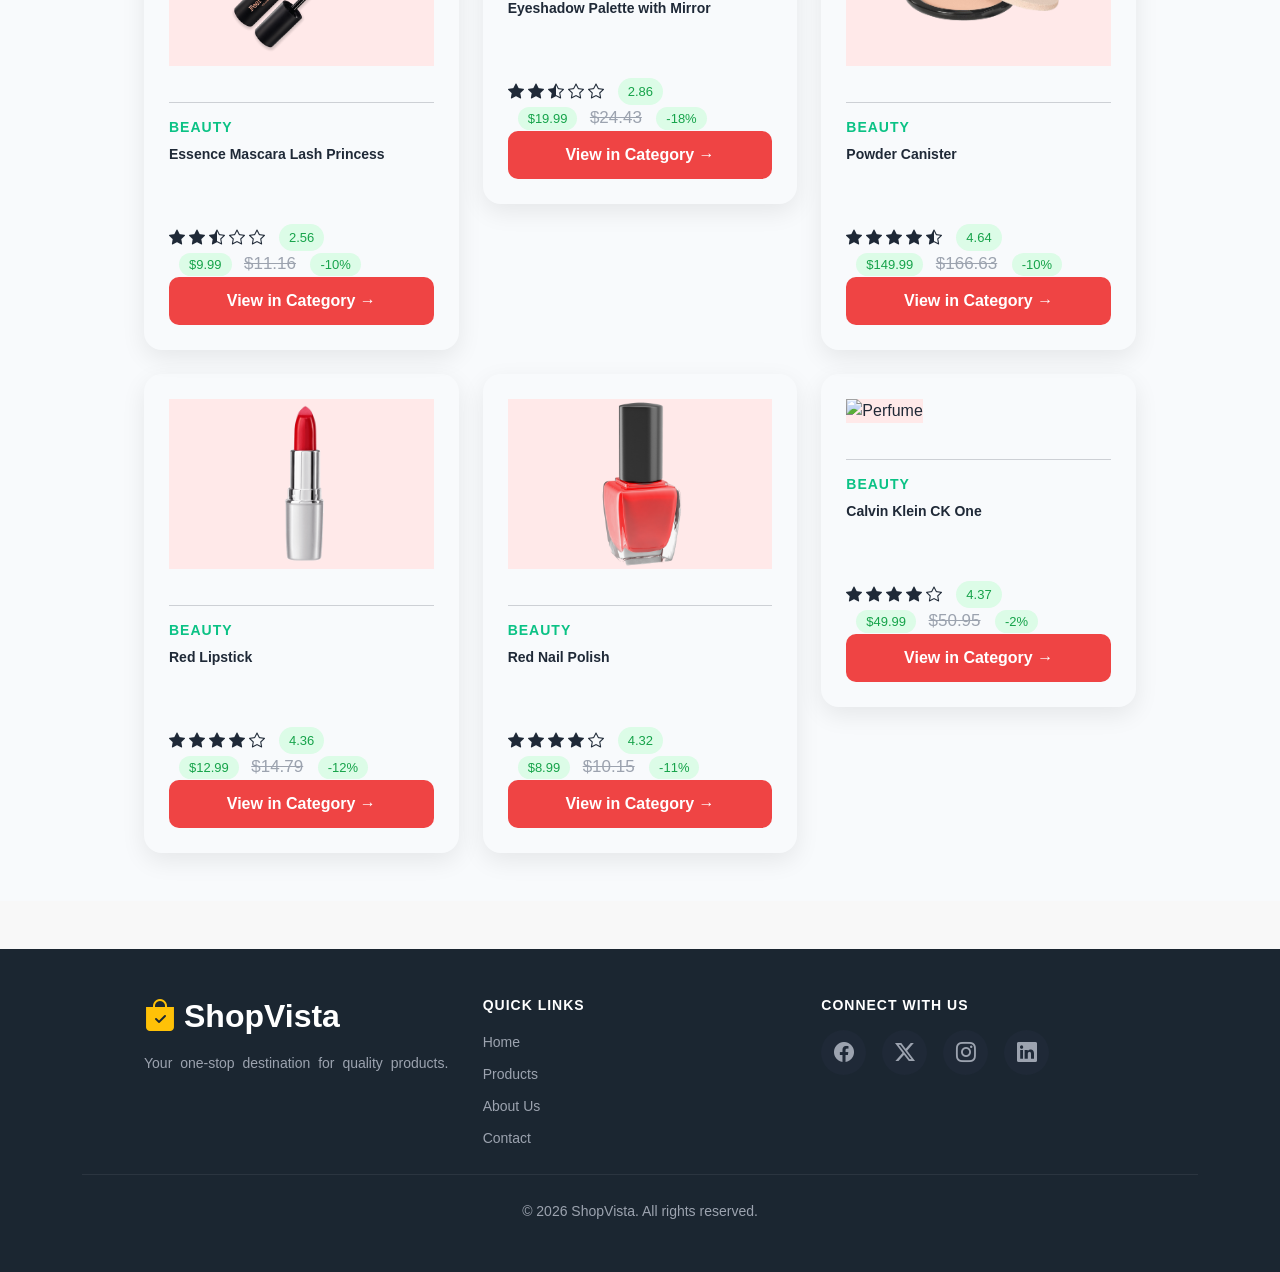
==== commit eb869ae1: "Updated with home page structure" ====
--- a/index.html
+++ b/index.html
@@ -96,7 +96,7 @@
         <div class="carousel-inner">
 
             <!-- Slide 1 -->
-            <div class="carousel-item active" data-bs-interval="5000">
+            <div class="carousel-item active" data-bs-interval="2000">
 
                 <div class="new-arrivals-banner d-flex align-items-center">
                     <div class="container">
@@ -124,7 +124,7 @@
             </div>
 
             <!-- Slide 2 -->
-            <div class="carousel-item" data-bs-interval="5000">
+            <div class="carousel-item" data-bs-interval="2000">
 
                 <div class="hero-banner-slide-1 d-flex align-items-center">
                     <div class="container">
@@ -152,7 +152,7 @@
             </div>
 
             <!-- Slide 3 -->
-            <div class="carousel-item" data-bs-interval="5000">
+            <div class="carousel-item" data-bs-interval="2000">
 
                 <div class="hero-banner-slide-3 d-flex align-items-center">
                     <div class="container">
@@ -216,14 +216,14 @@
 
         <div class="row g-4">
 
-            <div class="col-lg-3 col-md-3">
+            <div class="col-lg-3 col-md-3 col-6">
                 <div class="category-card">
                     <i class="bi bi-phone-fill category-icon"></i>
                     <h6>Smart Phones</h6>
                 </div>
             </div>
 
-            <div class="col-lg-3 col-md-3">
+            <div class="col-lg-3 col-md-3 col-6">
                 <div class="category-card">
                     <i class="bi bi-laptop-fill category-icon"></i>
                     <h6>Laptops</h6>
@@ -231,14 +231,14 @@
                 </div>
             </div>
 
-            <div class="col-lg-3 col-md-3">
+            <div class="col-lg-3 col-md-3 col-6">
                 <div class="category-card">
                     <i class="bi bi-person-fill category-icon"></i>
                     <h6>Men's Shirts</h6>
 
                 </div>
             </div>
-            <div class="col-lg-3 col-md-3">
+            <div class="col-lg-3 col-md-3 col-6">
                 <div class="category-card">
                     <i class="bi bi-bag-heart-fill category-icon"></i>
                     <h6>Women's Dresses</h6>
@@ -251,7 +251,7 @@
         <div class="row g-4">
 
 
-            <div class="col-lg-3 col-md-3">
+            <div class="col-lg-3 col-md-3 col-6">
                 <div class="category-card">
                     <i class="bi bi-stars category-icon"></i>
                     <h6>Beauty</h6>
@@ -259,21 +259,21 @@
                 </div>
             </div>
 
-            <div class="col-lg-3 col-md-3">
+            <div class="col-lg-3 col-md-3 col-6">
                 <div class="category-card">
                     <i class="bi bi-droplet-fill category-icon"></i>
                     <h6>Fragrances</h6>
 
                 </div>
             </div>
-            <div class="col-lg-3 col-md-3">
+            <div class="col-lg-3 col-md-3 col-6">
                 <div class="category-card">
                     <i class="bi bi-house-fill category-icon"></i>
                     <h6>Furniture</h6>
 
                 </div>
             </div>
-            <div class="col-lg-3 col-md-3">
+            <div class="col-lg-3 col-md-3 col-6">
                 <div class="category-card">
                     <i class="bi bi-cart-fill category-icon"></i>
                     <h6>Groceries</h6>
@@ -288,89 +288,231 @@
 
     <!-- Featued Products -->
     <section class="featured py-5">
-        
-
-    <div class="container">
-
-        <div class="text-center mb-5">
-            <button class="who">EDITOR'S PICK</button>
-            <h1 class="head mt-3">Featured Products</h1>
-            <p class="para">Our top handpicked deals just for you</p>
-        </div>
-
-        <div class="row g-4">
-
-            <div class="col-lg-4 col-md-6">
-                <div class="featured-card">
-                    <img src="./assets/Mascara-PNG-Isolated-Transparent-Image.png" alt="Mascara" class="feature-icon"/>
-                    <h6>BEAUTY</h6>
-                    <h5>Essence Mascara Lash Princess</h5>
-                    <p></p>
-                    <h4>$9.99<del>$ 11.16</del><span>-10%</span></h4>
-                    <button>View in Category -></button>
-                </div>
-            </div>
-
-            <div class="col-lg-4 col-md-6">
-                <div class="featured-card">
-                    <img src="/assets/EyeShadow.jpg" alt="Mascara"  class="feature-icon"/>
-                    <h6>BEAUTY</h6>
-                    <h5>Eyeshadow Palette with Mirror</h5>
-                    <p></p>
-                    <h4>$19.99<del>$24.43</del><span>-18%</span></h4>
-                    <button>View in Category -></button>
-                </div>
-            </div>
-
-            <div class="col-lg-4 col-md-6">
-                <div class="featured-card">
-                  <img src="/assets/Face-Powder-PNG-HD-Isolated.png" alt="Mascara"  class="feature-icon"/>
-                    <h6>BEAUTY</h6>
-                    <h5>Powder Canister</h5>
-                    <p></p>
-                    <h2>$14.99<del>$16.63</del><span>-10%</span></h2>
-                    <button>View in Category -></button>
-                </div>
-            </div>
-
-            <div class="col-lg-4 col-md-6">
-                <div class="featured-card"> 
-                    <img src="/assets/Lipstick-PNG-Transparent-Image.png" alt="Mascara"  class="feature-icon"/>
-                    <h6>BEAUTY</h6>
-                    <h5>Red Lipstick</h5>
-                    <p></p>
-                    <h2>$12.99<del>$14.79</del><span>-12%</span></h2>
-                    <button>View in Category -></button>
-                </div>
-            </div>
-
-            <div class="col-lg-4 col-md-6">
-                <div class="featured-card">
-                    <img src="/assets/Nail-Polish-PNG-Transparent.png" alt="Mascara"  class="feature-icon"/>
-                    <h6>BEAUTY</h6>
-                    <h5>Red Nail Polish</h5>
-                    <p></p>
-                    <h2>$8.99<del>$10.15</del><span>-11%</span></h2>
-                    <button>View in Category -></button>
-                </div>
-            </div>
-
-            <div class="col-lg-4 col-md-6">
-                <div class="featured-card">
-                    <img src="/assets/Calvin.jpg" alt="Mascara"  class="feature-icon"/>
-                    <h6>BEAUTY</h6>
-                    <h5>Calvin Klein CK One</h5>
-                    <p></p>
-                    <h2>$49.99<del>$50.95</del><span>-2%</span></h2>
-                    <button>View in Category -></button>
-                </div>
-            </div>
-
-        </div>
-
-    </div>
-
-</section>
+        <div class="container">
+
+            <div class="text-center mb-5">
+                <button class="who">EDITOR'S PICK</button>
+                <h1 class="head mt-3">Featured Products</h1>
+                <p class="para">Our top handpicked deals just for you</p>
+            </div>
+
+            <div class="row g-4">
+
+           <!-- Card 1 -->
+<div class="col-lg-4 col-md-6 col-12">
+    <div class="featured-card">
+
+        <div class="image-box">
+            <img src="./assets/Mascara-PNG-Isolated-Transparent-Image.png"
+                 alt="Mascara"
+                 class="feature-icon">
+        </div>
+
+        <hr>
+
+        <h6>BEAUTY</h6>
+        <h5>Essence Mascara Lash Princess</h5>
+
+        <div class="d-flex align-items-center gap-1">
+            <i class="bi bi-star-fill star"></i>
+            <i class="bi bi-star-fill star"></i>
+            <i class="bi bi-star-half star"></i>
+            <i class="bi bi-star star"></i>
+            <i class="bi bi-star star"></i>
+            <span>2.56</span>
+        </div>
+
+        <div class="price-box">
+            <span class="price">$9.99</span>
+            <del>$11.16</del>
+            <span class="offer">-10%</span>
+        </div>
+
+        <button>View in Category →</button>
+
+    </div>
+</div>
+
+<!-- Card 2 -->
+<div class="col-lg-4 col-md-6 col-12">
+    <div class="featured-card">
+
+        <div class="image-box">
+            <img src="./assets/EyeShadowPalate.png"
+                 alt="Eyeshadow"
+                 class="feature-icon">
+        </div>
+
+        <hr>
+
+        <h6>BEAUTY</h6>
+        <h5>Eyeshadow Palette with Mirror</h5>
+
+        <div class="d-flex align-items-center gap-1">
+            <i class="bi bi-star-fill star"></i>
+            <i class="bi bi-star-fill star"></i>
+            <i class="bi bi-star-half star"></i>
+            <i class="bi bi-star star"></i>
+            <i class="bi bi-star star"></i>
+            <span>2.86</span>
+        </div>
+
+        <div class="price-box">
+            <span class="price">$19.99</span>
+            <del>$24.43</del>
+            <span class="offer">-18%</span>
+        </div>
+
+        <button>View in Category →</button>
+
+    </div>
+</div>
+
+<!-- Card 3 -->
+<div class="col-lg-4 col-md-6 col-12">
+    <div class="featured-card">
+
+        <div class="image-box">
+            <img src="./assets/Face-Powder-PNG-HD-Isolated.png"
+                 alt="Powder"
+                 class="feature-icon">
+        </div>
+
+        <hr>
+
+        <h6>BEAUTY</h6>
+        <h5>Powder Canister</h5>
+
+        <div class="d-flex align-items-center gap-1">
+            <i class="bi bi-star-fill star"></i>
+            <i class="bi bi-star-fill star"></i>
+            <i class="bi bi-star-fill star"></i>
+            <i class="bi bi-star-fill star"></i>
+            <i class="bi bi-star-half star"></i>
+            <span>4.64</span>
+        </div>
+
+        <div class="price-box">
+            <span class="price">$149.99</span>
+            <del>$166.63</del>
+            <span class="offer">-10%</span>
+        </div>
+
+        <button>View in Category →</button>
+
+    </div>
+</div>
+
+<!-- Card 4 -->
+<div class="col-lg-4 col-md-6 col-12">
+    <div class="featured-card">
+
+        <div class="image-box">
+            <img src="./assets/Lipstick-PNG-Transparent-Image.png"
+                 alt="Lipstick"
+                 class="feature-icon">
+        </div>
+
+        <hr>
+
+        <h6>BEAUTY</h6>
+        <h5>Red Lipstick</h5>
+
+        <div class="d-flex align-items-center gap-1">
+            <i class="bi bi-star-fill star"></i>
+            <i class="bi bi-star-fill star"></i>
+            <i class="bi bi-star-fill star"></i>
+            <i class="bi bi-star-fill star"></i>
+            <i class="bi bi-star star"></i>
+            <span>4.36</span>
+        </div>
+
+        <div class="price-box">
+            <span class="price">$12.99</span>
+            <del>$14.79</del>
+            <span class="offer">-12%</span>
+        </div>
+
+        <button>View in Category →</button>
+
+    </div>
+</div>
+
+<!-- Card 5 -->
+<div class="col-lg-4 col-md-6 col-12">
+    <div class="featured-card">
+
+        <div class="image-box">
+            <img src="./assets/Nail-Polish-PNG-Transparent.png"
+                 alt="Nail Polish"
+                 class="feature-icon">
+        </div>
+
+        <hr>
+
+        <h6>BEAUTY</h6>
+        <h5>Red Nail Polish</h5>
+
+        <div class="d-flex align-items-center gap-1">
+            <i class="bi bi-star-fill star"></i>
+            <i class="bi bi-star-fill star"></i>
+            <i class="bi bi-star-fill star"></i>
+            <i class="bi bi-star-fill star"></i>
+            <i class="bi bi-star star"></i>
+            <span>4.32</span>
+        </div>
+
+        <div class="price-box">
+            <span class="price">$8.99</span>
+            <del>$10.15</del>
+            <span class="offer">-11%</span>
+        </div>
+
+        <button>View in Category →</button>
+
+    </div>
+</div>
+
+<!-- Card 6 -->
+<div class="col-lg-4 col-md-6 col-12">
+    <div class="featured-card">
+
+        <div class="image-box">
+            <img src="./assets/Calvin Klein.png"
+                 alt="Perfume"
+                 class="feature-icon">
+        </div>
+
+        <hr>
+
+        <h6>BEAUTY</h6>
+        <h5>Calvin Klein CK One</h5>
+
+        <div class="d-flex align-items-center gap-1">
+            <i class="bi bi-star-fill star"></i>
+            <i class="bi bi-star-fill star"></i>
+            <i class="bi bi-star-fill star"></i>
+            <i class="bi bi-star-fill star"></i>
+            <i class="bi bi-star star"></i>
+            <span>4.37</span>
+        </div>
+
+        <div class="price-box">
+            <span class="price">$49.99</span>
+            <del>$50.95</del>
+            <span class="offer">-2%</span>
+        </div>
+
+        <button>View in Category →</button>
+
+    </div>
+</div>
+
+            </div>
+
+        </div>
+
+    </section>
     <!-- Footer Section -->
     <footer class="custom-footer text-white py-5 mt-5">
         <div class="container">
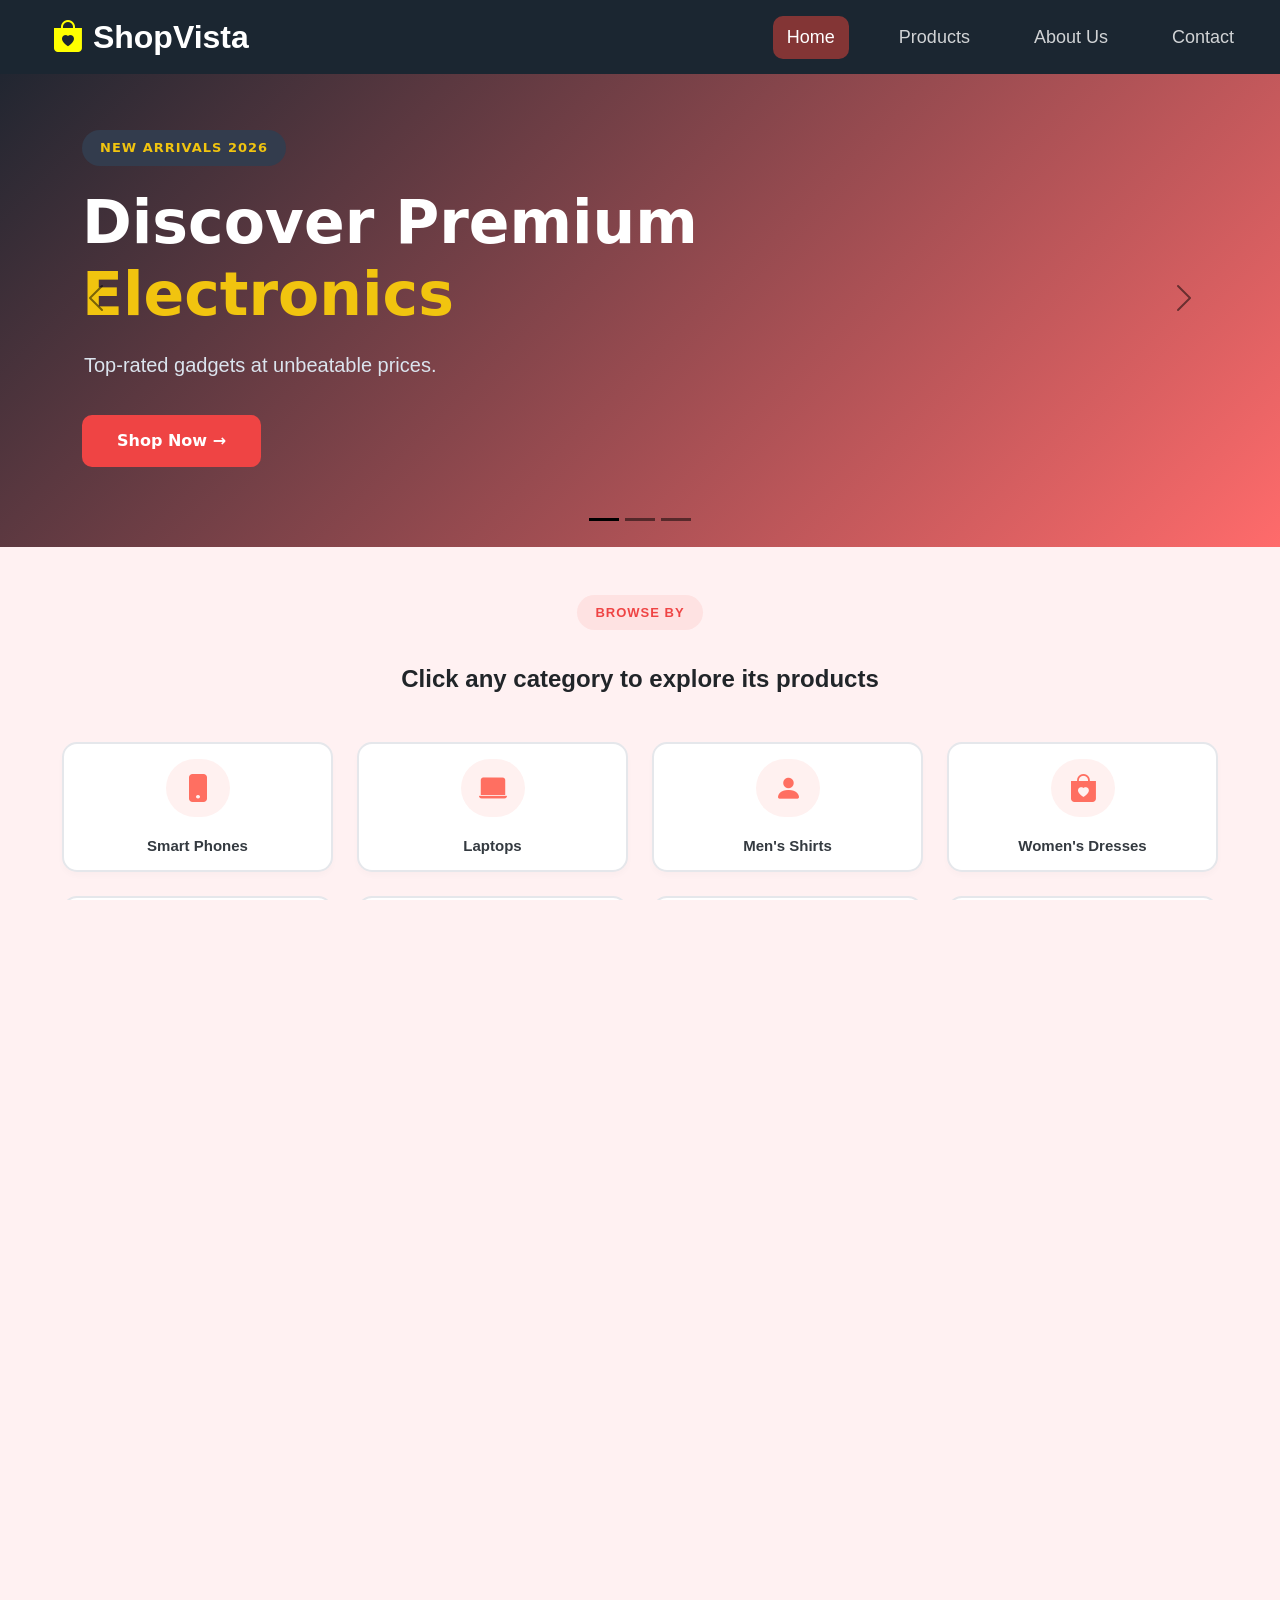
==== commit 114af5bb: "Updated ribbon at top right of a featured card" ====
--- a/index.html
+++ b/index.html
@@ -298,215 +298,217 @@
 
             <div class="row g-4">
 
-           <!-- Card 1 -->
-<div class="col-lg-4 col-md-6 col-12">
-    <div class="featured-card">
-
-        <div class="image-box">
-            <img src="./assets/Mascara-PNG-Isolated-Transparent-Image.png"
-                 alt="Mascara"
-                 class="feature-icon">
-        </div>
-
-        <hr>
-
-        <h6>BEAUTY</h6>
-        <h5>Essence Mascara Lash Princess</h5>
-
-        <div class="d-flex align-items-center gap-1">
-            <i class="bi bi-star-fill star"></i>
-            <i class="bi bi-star-fill star"></i>
-            <i class="bi bi-star-half star"></i>
-            <i class="bi bi-star star"></i>
-            <i class="bi bi-star star"></i>
-            <span>2.56</span>
-        </div>
-
-        <div class="price-box">
-            <span class="price">$9.99</span>
-            <del>$11.16</del>
-            <span class="offer">-10%</span>
-        </div>
-
-        <button>View in Category →</button>
-
-    </div>
-</div>
-
-<!-- Card 2 -->
-<div class="col-lg-4 col-md-6 col-12">
-    <div class="featured-card">
-
-        <div class="image-box">
-            <img src="./assets/EyeShadowPalate.png"
-                 alt="Eyeshadow"
-                 class="feature-icon">
-        </div>
-
-        <hr>
-
-        <h6>BEAUTY</h6>
-        <h5>Eyeshadow Palette with Mirror</h5>
-
-        <div class="d-flex align-items-center gap-1">
-            <i class="bi bi-star-fill star"></i>
-            <i class="bi bi-star-fill star"></i>
-            <i class="bi bi-star-half star"></i>
-            <i class="bi bi-star star"></i>
-            <i class="bi bi-star star"></i>
-            <span>2.86</span>
-        </div>
-
-        <div class="price-box">
-            <span class="price">$19.99</span>
-            <del>$24.43</del>
-            <span class="offer">-18%</span>
-        </div>
-
-        <button>View in Category →</button>
-
-    </div>
-</div>
-
-<!-- Card 3 -->
-<div class="col-lg-4 col-md-6 col-12">
-    <div class="featured-card">
-
-        <div class="image-box">
-            <img src="./assets/Face-Powder-PNG-HD-Isolated.png"
-                 alt="Powder"
-                 class="feature-icon">
-        </div>
-
-        <hr>
-
-        <h6>BEAUTY</h6>
-        <h5>Powder Canister</h5>
-
-        <div class="d-flex align-items-center gap-1">
-            <i class="bi bi-star-fill star"></i>
-            <i class="bi bi-star-fill star"></i>
-            <i class="bi bi-star-fill star"></i>
-            <i class="bi bi-star-fill star"></i>
-            <i class="bi bi-star-half star"></i>
-            <span>4.64</span>
-        </div>
-
-        <div class="price-box">
-            <span class="price">$149.99</span>
-            <del>$166.63</del>
-            <span class="offer">-10%</span>
-        </div>
-
-        <button>View in Category →</button>
-
-    </div>
-</div>
-
-<!-- Card 4 -->
-<div class="col-lg-4 col-md-6 col-12">
-    <div class="featured-card">
-
-        <div class="image-box">
-            <img src="./assets/Lipstick-PNG-Transparent-Image.png"
-                 alt="Lipstick"
-                 class="feature-icon">
-        </div>
-
-        <hr>
-
-        <h6>BEAUTY</h6>
-        <h5>Red Lipstick</h5>
-
-        <div class="d-flex align-items-center gap-1">
-            <i class="bi bi-star-fill star"></i>
-            <i class="bi bi-star-fill star"></i>
-            <i class="bi bi-star-fill star"></i>
-            <i class="bi bi-star-fill star"></i>
-            <i class="bi bi-star star"></i>
-            <span>4.36</span>
-        </div>
-
-        <div class="price-box">
-            <span class="price">$12.99</span>
-            <del>$14.79</del>
-            <span class="offer">-12%</span>
-        </div>
-
-        <button>View in Category →</button>
-
-    </div>
-</div>
-
-<!-- Card 5 -->
-<div class="col-lg-4 col-md-6 col-12">
-    <div class="featured-card">
-
-        <div class="image-box">
-            <img src="./assets/Nail-Polish-PNG-Transparent.png"
-                 alt="Nail Polish"
-                 class="feature-icon">
-        </div>
-
-        <hr>
-
-        <h6>BEAUTY</h6>
-        <h5>Red Nail Polish</h5>
-
-        <div class="d-flex align-items-center gap-1">
-            <i class="bi bi-star-fill star"></i>
-            <i class="bi bi-star-fill star"></i>
-            <i class="bi bi-star-fill star"></i>
-            <i class="bi bi-star-fill star"></i>
-            <i class="bi bi-star star"></i>
-            <span>4.32</span>
-        </div>
-
-        <div class="price-box">
-            <span class="price">$8.99</span>
-            <del>$10.15</del>
-            <span class="offer">-11%</span>
-        </div>
-
-        <button>View in Category →</button>
-
-    </div>
-</div>
-
-<!-- Card 6 -->
-<div class="col-lg-4 col-md-6 col-12">
-    <div class="featured-card">
-
-        <div class="image-box">
-            <img src="./assets/Calvin Klein.png"
-                 alt="Perfume"
-                 class="feature-icon">
-        </div>
-
-        <hr>
-
-        <h6>BEAUTY</h6>
-        <h5>Calvin Klein CK One</h5>
-
-        <div class="d-flex align-items-center gap-1">
-            <i class="bi bi-star-fill star"></i>
-            <i class="bi bi-star-fill star"></i>
-            <i class="bi bi-star-fill star"></i>
-            <i class="bi bi-star-fill star"></i>
-            <i class="bi bi-star star"></i>
-            <span>4.37</span>
-        </div>
-
-        <div class="price-box">
-            <span class="price">$49.99</span>
-            <del>$50.95</del>
-            <span class="offer">-2%</span>
-        </div>
-
-        <button>View in Category →</button>
-
-    </div>
-</div>
+                <!-- Card 1 -->
+                <div class="col-lg-4 col-md-6 col-12">
+                    <div class="featured-card">
+                        <div class="featured-badge">
+                            Featured
+                        </div>
+
+                        <div class="image-box">
+                            <img src="./assets/Mascara-PNG-Isolated-Transparent-Image.png" alt="Mascara"
+                                class="feature-icon">
+                        </div>
+
+                        <hr>
+
+                        <h6>BEAUTY</h6>
+                        <h5>Essence Mascara Lash Princess</h5>
+
+                        <div class="d-flex align-items-center gap-1">
+                            <i class="bi bi-star-fill star"></i>
+                            <i class="bi bi-star-fill star"></i>
+                            <i class="bi bi-star-half star"></i>
+                            <i class="bi bi-star star"></i>
+                            <i class="bi bi-star star"></i>
+                            <span>2.56</span>
+                        </div>
+
+                        <div class="price-box">
+                            <span class="price">$9.99</span>
+                            <del>$11.16</del>
+                            <span class="offer">-10%</span>
+                        </div>
+
+                        <button>View in Category →</button>
+
+                    </div>
+                </div>
+
+                <!-- Card 2 -->
+                <div class="col-lg-4 col-md-6 col-12">
+                    <div class="featured-card">
+                        <div class="featured-badge">
+                            Featured
+                        </div>
+                        <div class="image-box">
+                            <img src="./assets/EyeShadowPalate.png" alt="Eyeshadow" class="feature-icon">
+                        </div>
+
+                        <hr>
+
+                        <h6>BEAUTY</h6>
+                        <h5>Eyeshadow Palette with Mirror</h5>
+
+                        <div class="d-flex align-items-center gap-1">
+                            <i class="bi bi-star-fill star"></i>
+                            <i class="bi bi-star-fill star"></i>
+                            <i class="bi bi-star-half star"></i>
+                            <i class="bi bi-star star"></i>
+                            <i class="bi bi-star star"></i>
+                            <span>2.86</span>
+                        </div>
+
+                        <div class="price-box">
+                            <span class="price">$19.99</span>
+                            <del>$24.43</del>
+                            <span class="offer">-18%</span>
+                        </div>
+
+                        <button>View in Category →</button>
+
+                    </div>
+                </div>
+
+                <!-- Card 3 -->
+                <div class="col-lg-4 col-md-6 col-12">
+                    <div class="featured-card">
+                        <div class="featured-badge">
+                            Featured
+                        </div>
+                        <div class="image-box">
+                            <img src="./assets/Face-Powder-PNG-HD-Isolated.png" alt="Powder" class="feature-icon">
+                        </div>
+
+                        <hr>
+
+                        <h6>BEAUTY</h6>
+                        <h5>Powder Canister</h5>
+
+                        <div class="d-flex align-items-center gap-1">
+                            <i class="bi bi-star-fill star"></i>
+                            <i class="bi bi-star-fill star"></i>
+                            <i class="bi bi-star-fill star"></i>
+                            <i class="bi bi-star-fill star"></i>
+                            <i class="bi bi-star-half star"></i>
+                            <span>4.64</span>
+                        </div>
+
+                        <div class="price-box">
+                            <span class="price">$149.99</span>
+                            <del>$166.63</del>
+                            <span class="offer">-10%</span>
+                        </div>
+
+                        <button>View in Category →</button>
+
+                    </div>
+                </div>
+
+                <!-- Card 4 -->
+                <div class="col-lg-4 col-md-6 col-12">
+                    <div class="featured-card">
+                        <div class="featured-badge">
+                            Featured
+                        </div>
+                        <div class="image-box">
+                            <img src="./assets/Lipstick-PNG-Transparent-Image.png" alt="Lipstick" class="feature-icon">
+                        </div>
+
+                        <hr>
+
+                        <h6>BEAUTY</h6>
+                        <h5>Red Lipstick</h5>
+
+                        <div class="d-flex align-items-center gap-1">
+                            <i class="bi bi-star-fill star"></i>
+                            <i class="bi bi-star-fill star"></i>
+                            <i class="bi bi-star-fill star"></i>
+                            <i class="bi bi-star-fill star"></i>
+                            <i class="bi bi-star star"></i>
+                            <span>4.36</span>
+                        </div>
+
+                        <div class="price-box">
+                            <span class="price">$12.99</span>
+                            <del>$14.79</del>
+                            <span class="offer">-12%</span>
+                        </div>
+
+                        <button>View in Category →</button>
+
+                    </div>
+                </div>
+
+                <!-- Card 5 -->
+                <div class="col-lg-4 col-md-6 col-12">
+                    <div class="featured-card">
+                        <div class="featured-badge">
+                            Featured
+                        </div>
+                        <div class="image-box">
+                            <img src="./assets/Nail-Polish-PNG-Transparent.png" alt="Nail Polish" class="feature-icon">
+                        </div>
+
+                        <hr>
+
+                        <h6>BEAUTY</h6>
+                        <h5>Red Nail Polish</h5>
+
+                        <div class="d-flex align-items-center gap-1">
+                            <i class="bi bi-star-fill star"></i>
+                            <i class="bi bi-star-fill star"></i>
+                            <i class="bi bi-star-fill star"></i>
+                            <i class="bi bi-star-fill star"></i>
+                            <i class="bi bi-star star"></i>
+                            <span>4.32</span>
+                        </div>
+
+                        <div class="price-box">
+                            <span class="price">$8.99</span>
+                            <del>$10.15</del>
+                            <span class="offer">-11%</span>
+                        </div>
+
+                        <button>View in Category →</button>
+
+                    </div>
+                </div>
+
+                <!-- Card 6 -->
+                <div class="col-lg-4 col-md-6 col-12">
+                    <div class="featured-card">
+                        <div class="featured-badge">
+                            Featured
+                        </div>
+                        <div class="image-box">
+                            <img src="./assets/Calvin Klein.png" alt="Perfume" class="feature-icon">
+                        </div>
+
+                        <hr>
+
+                        <h6>BEAUTY</h6>
+                        <h5>Calvin Klein CK One</h5>
+
+                        <div class="d-flex align-items-center gap-1">
+                            <i class="bi bi-star-fill star"></i>
+                            <i class="bi bi-star-fill star"></i>
+                            <i class="bi bi-star-fill star"></i>
+                            <i class="bi bi-star-fill star"></i>
+                            <i class="bi bi-star star"></i>
+                            <span>4.37</span>
+                        </div>
+
+                        <div class="price-box">
+                            <span class="price">$49.99</span>
+                            <del>$50.95</del>
+                            <span class="offer">-2%</span>
+                        </div>
+
+                        <button>View in Category →</button>
+
+                    </div>
+                </div>
 
             </div>
 
--- a/css/style.css
+++ b/css/style.css
@@ -14,7 +14,8 @@
 }
 
 body {
-    background: rgb(248, 248, 248);
+   background-color: #fff1f2;
+    height: 100vh;
     color: #1f2937;
     font-family: Arial, Helvetica, sans-serif;
 }
@@ -33,7 +34,7 @@
 .hero-banner-slide-1,
 .hero-banner-slide-3 {
 
-    min-height: 70vh;
+    min-height: 40vh;
 
     display: flex;
     align-items: center;
@@ -306,7 +307,7 @@
 
 /* Section Main Container */
 .category {
-    background-color: #f8f9fa;
+  background-color: #fff1f2;
     /* Light, clean background */
 }
 
@@ -431,21 +432,10 @@
 =========================== */
 
 .featured{
-    background:#f8fafc;
+   background-color: #fff1f2;
     padding:80px 0;
 }
 
-.who{
-    background:#fee2e2;
-    color:#ef4444;
-    border:none;
-    padding:8px 18px;
-    border-radius:30px;
-    font-size:13px;
-    font-weight:700;
-    letter-spacing:1px;
-    text-transform:uppercase;
-}
 
 .head{
     font-size:42px;
@@ -464,13 +454,15 @@
 =========================== */
 
 .featured-card{
-    background:fff;
+    background:linear-gradient(180deg, #FFF5F3,#FFF8F6);
     height:auto;
     border-radius:18px;
     padding:25px;
     text-align:start;
     box-shadow:0 8px 25px rgba(0,0,0,.08);
     transition:all .3s ease;
+    display: flex;
+    flex-direction: column;
     
 }
 
@@ -482,17 +474,26 @@
 /* Product Image */
 
 .feature-icon{
-    background:#ffe9e9;
-    width:100%;
-    height:170px;
+    max-width:160px;
+    max-height: 160px;
+    width: 100%;
+    height:auto;
     object-fit:contain;
-    margin-bottom:20px;
-    transition:.3s;
+    display:block;
+    margin:0 auto 20px;
+    background:transparent;
+}.image-box{
+    height: 190px;
+    display: flex;
+    justify-content: center;
+    align-items: center;
 }
 
 .featured-card:hover .feature-icon{
     transform:scale(1.08);
-}
+    transition:.3s;
+}
+
 
 /* Category */
 
@@ -501,7 +502,7 @@
     font-size:14px;
     font-weight:700;
     letter-spacing:1px;
-    margin-bottom:10px;
+   
 }
 
 /* Product Name */
@@ -510,8 +511,9 @@
     font-size:14px;
     font-weight:700;
     color:#1f2937;
-    margin-bottom:18px;
-    min-height:60px;
+    margin-bottom:1px;
+    min-height:10px;
+    line-height: 1.4;
 }
 
 /* Price */
@@ -520,29 +522,23 @@
     font-size:28px;
     color:#111827;
     font-weight:700;
-    margin-bottom:20px;
+
 }
 
 .featured-card del{
-    font-size:17px;
+    font-size:13px;
     color:#9ca3af;
-    margin-left:8px;
-}
-
-.featured-card span{
-    background:#dcfce7;
-    color:#16a34a;
-    padding:4px 10px;
-    border-radius:20px;
-    font-size:13px;
-    margin-left:10px;
-}
+    margin-left:2px;
+}
+
+
 
 /* Button */
 
 .featured-card button{
+    margin-top: auto;
     width:100%;
-    background:#ef4444;
+    background:#eb5e5e;
     color:#fff;
     border:none;
     padding:12px;
@@ -554,48 +550,355 @@
 
 .featured-card button:hover{
     background:#dc2626;
-}
-
-/* ===========================
-   RESPONSIVE
-=========================== */
-
-@media(max-width:992px){
+    transform:translateY(-2px);
+}
+.star{
+    color: #FFD700; 
+    font-size: 15px;
+    
+}
+
+.price-box{
+    display:flex;
+    align-items:center;
+    gap:10px;
+    margin:8px 0;
+}
+
+.price{
+    font-size:16px;
+    font-weight:700;
+    color:#ef4444;
+    background-color: white;
+}
+
+.offer{
+    background:#09c2c5;
+    color:white;
+    padding:4px 10px;
+    border-radius:20px;
+    font-weight: bold;
+}
+p{
+  font-size: 15px;
+    margin-left: 2px;
+    font-family: 'Franklin Gothic Medium', 'Arial Narrow', Arial, sans-serif;
+}
+
+/* ==========================================
+   RESPONSIVE DESIGN
+========================================== */
+
+/* ==========================
+   Large Devices (≤992px)
+========================== */
+
+@media (max-width:992px){
+
+    /* Banner */
+
+    .arrival-title,
+    .slide-title,
+    .slide-3-title{
+        font-size:48px;
+    }
+
+    .arrival-subtitle,
+    .slide-subtitle,
+    .slide-3-subtitle{
+        font-size:18px;
+    }
+
+    /* Category */
+
+    .category .row{
+        margin:0 20px;
+    }
+
+    .category-card{
+        height:130px;
+    }
+
+    .category-icon{
+        width:60px;
+        height:60px;
+        font-size:24px;
+    }
+
+    /* Featured */
 
     .head{
         font-size:34px;
+    }
+
+    .headcore{
+        font-size:30px;
+    }
+
+    .featured-card{
+        padding:20px;
     }
 
     .feature-icon{
         width:150px;
         height:150px;
+        display:block;
+        margin:0 auto 20px;
     }
 
     .featured-card h3{
         font-size:20px;
     }
-}
-
-@media(max-width:768px){
+
+}
+
+/* ==========================
+   Tablet (≤768px)
+========================== */
+
+@media (max-width:768px){
+
+    /* Banner */
+
+    .carousel-item{
+        min-height:auto;
+    }
+
+    .new-arrivals-banner,
+    .hero-banner-slide-1,
+    .hero-banner-slide-3{
+        min-height:60vh;
+        padding:60px 25px;
+        text-align:center;
+    }
+
+    .arrival-title,
+    .slide-title,
+    .slide-3-title{
+        font-size:36px;
+    }
+
+    .arrival-subtitle,
+    .slide-subtitle,
+    .slide-3-subtitle{
+        font-size:16px;
+        max-width:100%;
+    }
+
+    .arrival-button,
+    .slide-button,
+    .slide-3-button{
+        padding:12px 26px;
+    }
+
+    /* Category */
+
+    .category .row{
+        margin:0;
+    }
+
+    .category-card{
+        height:130px;
+        padding:20px;
+    }
+
+    .category-icon{
+        width:55px;
+        height:55px;
+        font-size:22px;
+    }
+
+    .category-card h6{
+        font-size:14px;
+    }
+
+    /* Heading */
 
     .head{
-        font-size:28px;
+        font-size:30px;
+    }
+
+    .headcore{
+        font-size:26px;
     }
 
     .para{
         font-size:16px;
     }
 
+    /* Featured */
+
+    .featured-card{
+        text-align:center;
+        padding:20px;
+    }
+
+  .feature-icon{
+    display: block;
+    width: 170px;
+    height: 170px;
+    object-fit: contain;
+    margin: 0 auto 15px;
+}
+
+    .featured-card h3{
+        font-size:20px;
+        min-height:auto;
+    }
+
+    .price-box{
+        justify-content:center;
+    }
+
+    .featured-card button{
+        width:100%;
+    }
+    .featured-card hr{
+
+          border: 0;
+    border-top: 1px solid #f3d5d5;
+    margin: 18px 0;
+
+}
+
+}
+
+/* ==========================
+   Mobile (≤576px)
+========================== */
+
+@media (max-width:576px){
+
+    /* Banner */
+
+    .carousel-item{
+        min-height:320px;
+    }
+
+    .new-arrivals-banner,
+    .hero-banner-slide-1,
+    .hero-banner-slide-3{
+        min-height:320px;
+        padding:40px 20px;
+        text-align:start;
+    }
+
+    .arrival-tag,
+    .slide-tag,
+    .slide-3-tag{
+        font-size:11px;
+        padding:6px 14px;
+    }
+
+    .arrival-title,
+    .slide-title,
+    .slide-3-title{
+        font-size:28px;
+    }
+
+    .arrival-subtitle,
+    .slide-subtitle,
+    .slide-3-subtitle{
+        font-size:15px;
+        margin-bottom:20px;
+    }
+
+    .arrival-button,
+    .slide-button,
+    .slide-3-button{
+        padding:10px 20px;
+        font-size:14px;
+    }
+
+    /* Headings */
+
+    .head{
+        font-size:26px;
+    }
+
+    .headcore{
+        font-size:22px;
+    }
+
+    .para{
+        font-size:15px;
+    }
+
+    /* Category */
+
+    .category .row{
+        margin:0;
+    }
+
+    .category-card{
+        height:120px;
+        padding:15px;
+    }
+
+    .category-icon{
+        width:70px;
+        height:70px;
+        font-size:20px;
+    }
+
+    .category-card h6{
+        font-size:13px;
+        margin-top:10px;
+    }
+
+    /* Featured */
+
+    .featured{
+        padding:50px 0;
+    }
+    
+    .featured .row{
+        margin:0;
+    }
+
+
+    .featured-card{
+        width:100%;
+        padding:18px;
+        border-radius:15px;
+        text-align:start;
+        border:1px solid grey;
+    }
+
     .feature-icon{
-        width:130px;
-        height:130px;
-    }
-
-    .featured-card{
-        padding:20px;
-    }
-
-    .featured-card h2{
-        font-size:24px;
-    }
+        object-fit: contain;
+        width:120px;
+        height:120px;
+    }
+
+    .featured-card h5{
+        font-size:12px;
+    }
+
+    .featured-card h3{
+        font-size:16px;
+        line-height:1.4;
+    }
+
+    .price-box{
+        justify-content:start;
+        gap:8px;
+        flex-wrap:wrap;
+    }
+
+    .price{
+        font-size:18px;
+    }
+
+    .offer{
+        font-size:12px;
+        padding:3px 8px;
+    }
+
+    .featured-card button{
+        width:100%;
+        padding:10px;
+        font-size:14px;
+    }
+
 }
--- a/css/about.css
+++ b/css/about.css
@@ -14,7 +14,8 @@
 }
 
 body {
-    background: rgb(248, 248, 248);
+   background-color: #fff1f2;
+   height: 100vh;
     color: #1f2937;
 
 }
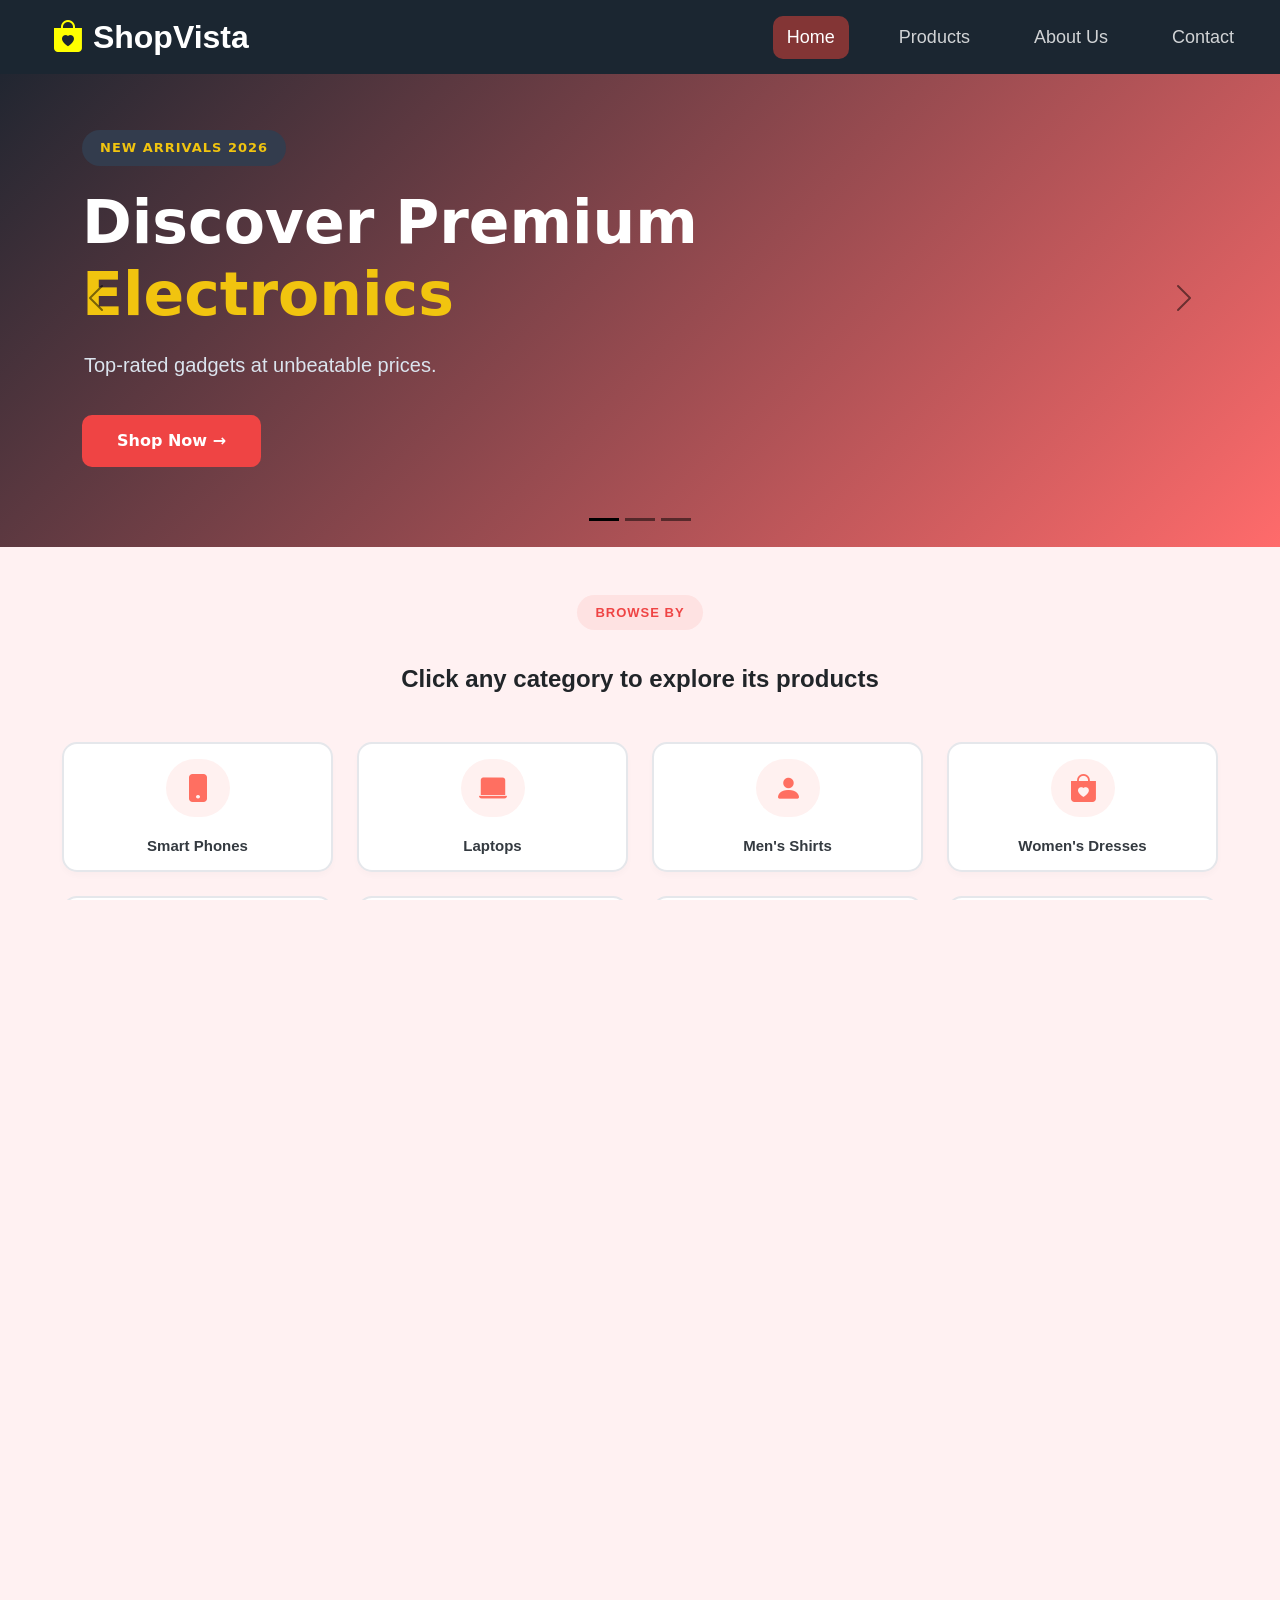
==== commit 6012f065: "Updated with searchbar" ====
--- a/index.html
+++ b/index.html
@@ -515,6 +515,7 @@
         </div>
 
     </section>
+    
     <!-- Footer Section -->
     <footer class="custom-footer text-white py-5 mt-5">
         <div class="container">
--- a/css/style.css
+++ b/css/style.css
@@ -14,7 +14,7 @@
 }
 
 body {
-   background-color: #fff1f2;
+    background-color: #fff1f2;
     height: 100vh;
     color: #1f2937;
     font-family: Arial, Helvetica, sans-serif;
@@ -307,7 +307,7 @@
 
 /* Section Main Container */
 .category {
-  background-color: #fff1f2;
+    background-color: #fff1f2;
     /* Light, clean background */
 }
 
@@ -381,7 +381,7 @@
     color: #343a40;
     font-size: 1.05rem;
     transition: color 0.3s ease;
-    font-size:15px;
+    font-size: 15px;
 }
 
 /* Icons Design & Circular Backdrop */
@@ -427,160 +427,196 @@
 .category-card:hover h6 {
     color: #ff6f61;
 }
+
 /* ===========================
    FEATURED PRODUCTS
 =========================== */
 
-.featured{
-   background-color: #fff1f2;
-    padding:80px 0;
-}
-
-
-.head{
-    font-size:42px;
-    font-weight:700;
-    color:#111827;
-    margin-top:20px;
-}
-
-.para{
-    color:#6b7280;
-    font-size:18px;
+.featured {
+    background-color: #fff1f2;
+    padding: 80px 0;
+}
+
+
+.head {
+    font-size: 42px;
+    font-weight: 700;
+    color: #111827;
+    margin-top: 20px;
+}
+
+.para {
+    color: #6b7280;
+    font-size: 18px;
 }
 
 /* ===========================
    PRODUCT CARD
 =========================== */
 
-.featured-card{
-    background:linear-gradient(180deg, #FFF5F3,#FFF8F6);
-    height:auto;
-    border-radius:18px;
-    padding:25px;
-    text-align:start;
-    box-shadow:0 8px 25px rgba(0,0,0,.08);
-    transition:all .3s ease;
+.featured-card {
+    background: linear-gradient(180deg, #FFF5F3, #FFF8F6);
+    height: auto;
+    border-radius: 18px;
+    padding: 25px;
+    text-align: start;
+    box-shadow: 0 8px 25px rgba(0, 0, 0, .08);
+    transition: all .3s ease;
     display: flex;
     flex-direction: column;
-    
-}
-
-.featured-card:hover{
-    transform:translateY(-8px);
-    box-shadow:0 18px 35px rgba(0,0,0,.15);
+    position: relative;
+    overflow: hidden;
+
+}
+
+.featured-card:hover {
+    transform: translateY(-8px);
+    box-shadow: 0 18px 35px rgba(0, 0, 0, .15);
+}
+
+.featured-badge {
+
+    position: absolute;
+
+    top: 9px;
+    right: -60px;
+
+    background: #09c2c5;
+
+    color: white;
+
+    padding: 8px 60px;
+
+    font-size: 13px;
+
+    font-weight: bold;
+
+    transform: rotate(45deg);
+
+    transition: .3s;
+    opacity: 0;
+}
+
+.featured-card:hover .featured-badge {
+    opacity: 1;
 }
 
 /* Product Image */
 
-.feature-icon{
-    max-width:160px;
+.feature-icon {
+    max-width: 160px;
     max-height: 160px;
     width: 100%;
-    height:auto;
-    object-fit:contain;
-    display:block;
-    margin:0 auto 20px;
-    background:transparent;
-}.image-box{
+    height: auto;
+    object-fit: contain;
+    display: block;
+    margin: 0 auto 20px;
+    background: transparent;
+}
+
+.image-box {
+
     height: 190px;
     display: flex;
     justify-content: center;
     align-items: center;
 }
 
-.featured-card:hover .feature-icon{
-    transform:scale(1.08);
-    transition:.3s;
+.featured-card:hover .feature-icon {
+
+    transform: scale(1.08);
+    transition: .3s;
 }
 
 
 /* Category */
 
-.featured-card h6{
-    color:rgb(11, 194, 133);
-    font-size:14px;
-    font-weight:700;
-    letter-spacing:1px;
-   
+.featured-card h6 {
+    color: rgb(11, 194, 133);
+    font-size: 14px;
+    font-weight: 700;
+    letter-spacing: 1px;
+
 }
 
 /* Product Name */
 
-.featured-card h5{
-    font-size:14px;
-    font-weight:700;
-    color:#1f2937;
-    margin-bottom:1px;
-    min-height:10px;
+.featured-card h5 {
+    font-size: 14px;
+    font-weight: 700;
+    color: #1f2937;
+    margin-bottom: 1px;
+    min-height: 10px;
     line-height: 1.4;
 }
 
 /* Price */
 
-.featured-card h2{
-    font-size:28px;
-    color:#111827;
-    font-weight:700;
-
-}
-
-.featured-card del{
-    font-size:13px;
-    color:#9ca3af;
-    margin-left:2px;
+.featured-card h2 {
+    font-size: 28px;
+    color: #111827;
+    font-weight: 700;
+
+}
+
+.featured-card del {
+    font-size: 13px;
+    color: #9ca3af;
+    margin-left: 2px;
 }
 
 
 
 /* Button */
 
-.featured-card button{
+.featured-card button {
     margin-top: auto;
-    width:100%;
-    background:#eb5e5e;
-    color:#fff;
-    border:none;
-    padding:12px;
-    border-radius:10px;
-    font-size:16px;
-    font-weight:600;
-    transition:.3s;
-}
-
-.featured-card button:hover{
-    background:#dc2626;
-    transform:translateY(-2px);
-}
-.star{
-    color: #FFD700; 
+    width: 100%;
+    background: #eb5e5e;
+    color: #fff;
+    border: none;
+    padding: 12px;
+    border-radius: 10px;
+    font-size: 16px;
+    font-weight: 600;
+    transition: .3s;
+}
+
+.featured-card button:hover {
+    background: #dc2626;
+    transform: translateY(-2px);
+}
+
+.star {
+    color: #FFD700;
     font-size: 15px;
-    
-}
-
-.price-box{
-    display:flex;
-    align-items:center;
-    gap:10px;
-    margin:8px 0;
-}
-
-.price{
-    font-size:16px;
-    font-weight:700;
-    color:#ef4444;
+
+}
+
+.price-box {
+    display: flex;
+    align-items: center;
+    gap: 10px;
+    margin: 8px 0;
+}
+
+.price {
+    font-size: 16px;
+    font-weight: 700;
+    color: #ef4444;
     background-color: white;
 }
 
-.offer{
-    background:#09c2c5;
-    color:white;
-    padding:4px 10px;
-    border-radius:20px;
+.offer {
+    background: #09c2c5;
+    color: white;
+    padding: 4px 10px;
+    border-radius: 20px;
     font-weight: bold;
 }
-p{
-  font-size: 15px;
+
+p {
+    font-size: 15px;
     margin-left: 2px;
     font-family: 'Franklin Gothic Medium', 'Arial Narrow', Arial, sans-serif;
 }
@@ -593,61 +629,61 @@
    Large Devices (≤992px)
 ========================== */
 
-@media (max-width:992px){
+@media (max-width:992px) {
 
     /* Banner */
 
     .arrival-title,
     .slide-title,
-    .slide-3-title{
-        font-size:48px;
+    .slide-3-title {
+        font-size: 48px;
     }
 
     .arrival-subtitle,
     .slide-subtitle,
-    .slide-3-subtitle{
-        font-size:18px;
+    .slide-3-subtitle {
+        font-size: 18px;
     }
 
     /* Category */
 
-    .category .row{
-        margin:0 20px;
-    }
-
-    .category-card{
-        height:130px;
-    }
-
-    .category-icon{
-        width:60px;
-        height:60px;
-        font-size:24px;
+    .category .row {
+        margin: 0 20px;
+    }
+
+    .category-card {
+        height: 130px;
+    }
+
+    .category-icon {
+        width: 60px;
+        height: 60px;
+        font-size: 24px;
     }
 
     /* Featured */
 
-    .head{
-        font-size:34px;
-    }
-
-    .headcore{
-        font-size:30px;
-    }
-
-    .featured-card{
-        padding:20px;
-    }
-
-    .feature-icon{
-        width:150px;
-        height:150px;
-        display:block;
-        margin:0 auto 20px;
-    }
-
-    .featured-card h3{
-        font-size:20px;
+    .head {
+        font-size: 34px;
+    }
+
+    .headcore {
+        font-size: 30px;
+    }
+
+    .featured-card {
+        padding: 20px;
+    }
+
+    .feature-icon {
+        width: 150px;
+        height: 150px;
+        display: block;
+        margin: 0 auto 20px;
+    }
+
+    .featured-card h3 {
+        font-size: 20px;
     }
 
 }
@@ -656,110 +692,111 @@
    Tablet (≤768px)
 ========================== */
 
-@media (max-width:768px){
+@media (max-width:768px) {
 
     /* Banner */
 
-    .carousel-item{
-        min-height:auto;
+    .carousel-item {
+        min-height: auto;
     }
 
     .new-arrivals-banner,
     .hero-banner-slide-1,
-    .hero-banner-slide-3{
-        min-height:60vh;
-        padding:60px 25px;
-        text-align:center;
+    .hero-banner-slide-3 {
+        min-height: 60vh;
+        padding: 60px 25px;
+        text-align: center;
     }
 
     .arrival-title,
     .slide-title,
-    .slide-3-title{
-        font-size:36px;
+    .slide-3-title {
+        font-size: 36px;
     }
 
     .arrival-subtitle,
     .slide-subtitle,
-    .slide-3-subtitle{
-        font-size:16px;
-        max-width:100%;
+    .slide-3-subtitle {
+        font-size: 16px;
+        max-width: 100%;
     }
 
     .arrival-button,
     .slide-button,
-    .slide-3-button{
-        padding:12px 26px;
+    .slide-3-button {
+        padding: 12px 26px;
     }
 
     /* Category */
 
-    .category .row{
-        margin:0;
-    }
-
-    .category-card{
-        height:130px;
-        padding:20px;
-    }
-
-    .category-icon{
-        width:55px;
-        height:55px;
-        font-size:22px;
-    }
-
-    .category-card h6{
-        font-size:14px;
+    .category .row {
+        margin: 0;
+    }
+
+    .category-card {
+        height: 130px;
+        padding: 20px;
+    }
+
+    .category-icon {
+        width: 55px;
+        height: 55px;
+        font-size: 22px;
+    }
+
+    .category-card h6 {
+        font-size: 14px;
     }
 
     /* Heading */
 
-    .head{
-        font-size:30px;
-    }
-
-    .headcore{
-        font-size:26px;
-    }
-
-    .para{
-        font-size:16px;
+    .head {
+        font-size: 30px;
+    }
+
+    .headcore {
+        font-size: 26px;
+    }
+
+    .para {
+        font-size: 16px;
     }
 
     /* Featured */
 
-    .featured-card{
-        text-align:center;
-        padding:20px;
-    }
-
-  .feature-icon{
-    display: block;
-    width: 170px;
-    height: 170px;
-    object-fit: contain;
-    margin: 0 auto 15px;
-}
-
-    .featured-card h3{
-        font-size:20px;
-        min-height:auto;
-    }
-
-    .price-box{
-        justify-content:center;
-    }
-
-    .featured-card button{
-        width:100%;
-    }
-    .featured-card hr{
-
-          border: 0;
-    border-top: 1px solid #f3d5d5;
-    margin: 18px 0;
-
-}
+    .featured-card {
+        text-align: center;
+        padding: 20px;
+    }
+
+    .feature-icon {
+        display: block;
+        width: 170px;
+        height: 170px;
+        object-fit: contain;
+        margin: 0 auto 15px;
+    }
+
+    .featured-card h3 {
+        font-size: 20px;
+        min-height: auto;
+    }
+
+    .price-box {
+        justify-content: center;
+    }
+
+    .featured-card button {
+        width: 100%;
+    }
+
+    .featured-card hr {
+
+        border: 0;
+        border-top: 1px solid #f3d5d5;
+        margin: 18px 0;
+
+    }
 
 }
 
@@ -767,138 +804,138 @@
    Mobile (≤576px)
 ========================== */
 
-@media (max-width:576px){
+@media (max-width:576px) {
 
     /* Banner */
 
-    .carousel-item{
-        min-height:320px;
+    .carousel-item {
+        min-height: 320px;
     }
 
     .new-arrivals-banner,
     .hero-banner-slide-1,
-    .hero-banner-slide-3{
-        min-height:320px;
-        padding:40px 20px;
-        text-align:start;
+    .hero-banner-slide-3 {
+        min-height: 320px;
+        padding: 40px 20px;
+        text-align: start;
     }
 
     .arrival-tag,
     .slide-tag,
-    .slide-3-tag{
-        font-size:11px;
-        padding:6px 14px;
+    .slide-3-tag {
+        font-size: 11px;
+        padding: 6px 14px;
     }
 
     .arrival-title,
     .slide-title,
-    .slide-3-title{
-        font-size:28px;
+    .slide-3-title {
+        font-size: 28px;
     }
 
     .arrival-subtitle,
     .slide-subtitle,
-    .slide-3-subtitle{
-        font-size:15px;
-        margin-bottom:20px;
+    .slide-3-subtitle {
+        font-size: 15px;
+        margin-bottom: 20px;
     }
 
     .arrival-button,
     .slide-button,
-    .slide-3-button{
-        padding:10px 20px;
-        font-size:14px;
+    .slide-3-button {
+        padding: 10px 20px;
+        font-size: 14px;
     }
 
     /* Headings */
 
-    .head{
-        font-size:26px;
-    }
-
-    .headcore{
-        font-size:22px;
-    }
-
-    .para{
-        font-size:15px;
+    .head {
+        font-size: 26px;
+    }
+
+    .headcore {
+        font-size: 22px;
+    }
+
+    .para {
+        font-size: 15px;
     }
 
     /* Category */
 
-    .category .row{
-        margin:0;
-    }
-
-    .category-card{
-        height:120px;
-        padding:15px;
-    }
-
-    .category-icon{
-        width:70px;
-        height:70px;
-        font-size:20px;
-    }
-
-    .category-card h6{
-        font-size:13px;
-        margin-top:10px;
+    .category .row {
+        margin: 0;
+    }
+
+    .category-card {
+        height: 120px;
+        padding: 15px;
+    }
+
+    .category-icon {
+        width: 70px;
+        height: 70px;
+        font-size: 20px;
+    }
+
+    .category-card h6 {
+        font-size: 13px;
+        margin-top: 10px;
     }
 
     /* Featured */
 
-    .featured{
-        padding:50px 0;
-    }
-    
-    .featured .row{
-        margin:0;
-    }
-
-
-    .featured-card{
-        width:100%;
-        padding:18px;
-        border-radius:15px;
-        text-align:start;
-        border:1px solid grey;
-    }
-
-    .feature-icon{
+    .featured {
+        padding: 50px 0;
+    }
+
+    .featured .row {
+        margin: 0;
+    }
+
+
+    .featured-card {
+        width: 100%;
+        padding: 18px;
+        border-radius: 15px;
+        text-align: start;
+        border: 1px solid grey;
+    }
+
+    .feature-icon {
         object-fit: contain;
-        width:120px;
-        height:120px;
-    }
-
-    .featured-card h5{
-        font-size:12px;
-    }
-
-    .featured-card h3{
-        font-size:16px;
-        line-height:1.4;
-    }
-
-    .price-box{
-        justify-content:start;
-        gap:8px;
-        flex-wrap:wrap;
-    }
-
-    .price{
-        font-size:18px;
-    }
-
-    .offer{
-        font-size:12px;
-        padding:3px 8px;
-    }
-
-    .featured-card button{
-        width:100%;
-        padding:10px;
-        font-size:14px;
+        width: 120px;
+        height: 120px;
+    }
+
+    .featured-card h5 {
+        font-size: 12px;
+    }
+
+    .featured-card h3 {
+        font-size: 16px;
+        line-height: 1.4;
+    }
+
+    .price-box {
+        justify-content: start;
+        gap: 8px;
+        flex-wrap: wrap;
+    }
+
+    .price {
+        font-size: 18px;
+    }
+
+    .offer {
+        font-size: 12px;
+        padding: 3px 8px;
+    }
+
+    .featured-card button {
+        width: 100%;
+        padding: 10px;
+        font-size: 14px;
     }
 
 }
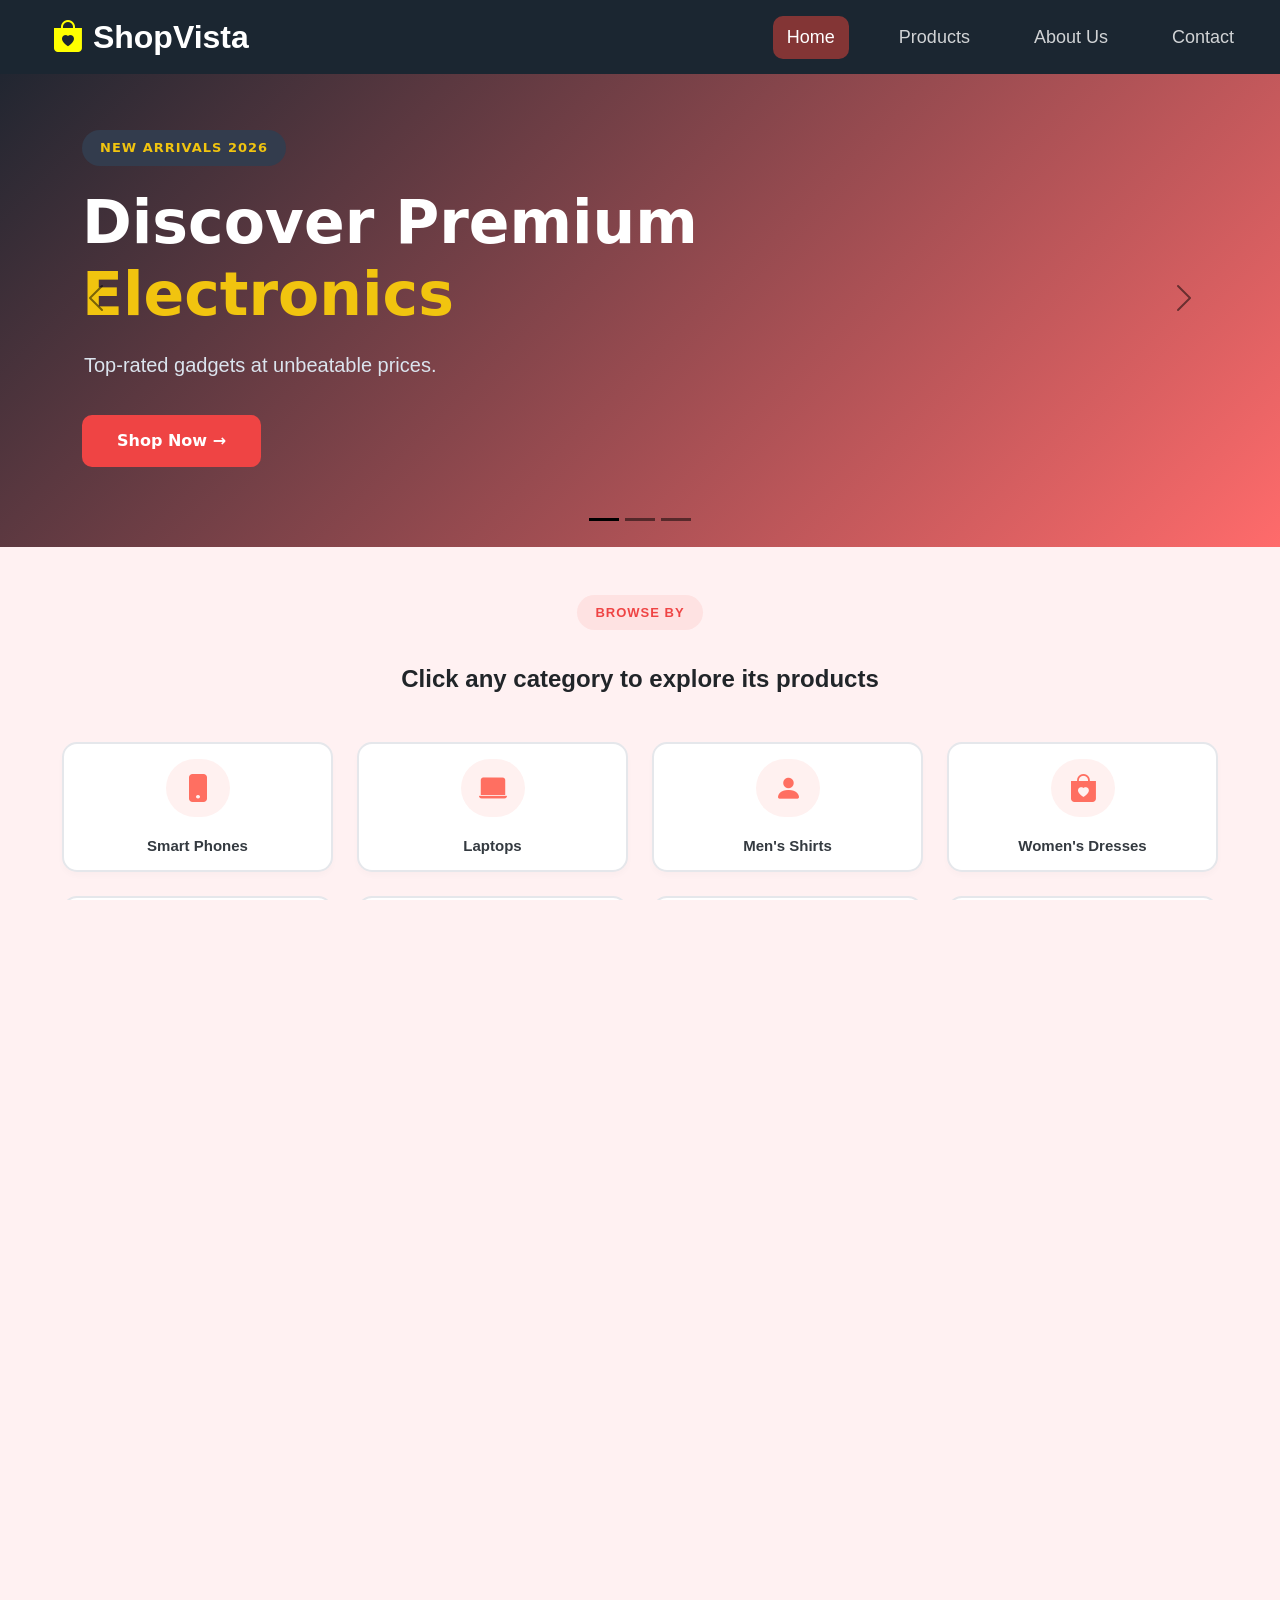
==== commit 692d3f0a: "Updated with slide links" ====
--- a/index.html
+++ b/index.html
@@ -114,7 +114,7 @@
                             Top-rated gadgets at unbeatable prices.
                         </p>
 
-                        <a href="products.html" class="arrival-button">
+                        <a href="products.html?category=smartphones" class="arrival-button">
                             Shop Now →
                         </a>
 
@@ -142,7 +142,7 @@
                             Premium skincare and beauty products for everyone.
                         </p>
 
-                        <a href="products.html" class="slide-button">
+                        <a href="products.html?category=beauty" class="slide-button">
                             Discover →
                         </a>
 
@@ -217,33 +217,38 @@
         <div class="row g-4">
 
             <div class="col-lg-3 col-md-3 col-6">
-                <div class="category-card">
-                    <i class="bi bi-phone-fill category-icon"></i>
-                    <h6>Smart Phones</h6>
-                </div>
-            </div>
-
-            <div class="col-lg-3 col-md-3 col-6">
-                <div class="category-card">
-                    <i class="bi bi-laptop-fill category-icon"></i>
-                    <h6>Laptops</h6>
-
-                </div>
-            </div>
-
-            <div class="col-lg-3 col-md-3 col-6">
-                <div class="category-card">
-                    <i class="bi bi-person-fill category-icon"></i>
-                    <h6>Men's Shirts</h6>
-
-                </div>
-            </div>
-            <div class="col-lg-3 col-md-3 col-6">
-                <div class="category-card">
-                    <i class="bi bi-bag-heart-fill category-icon"></i>
-                    <h6>Women's Dresses</h6>
-
-                </div>
+                <a href="products.html?category=smartphones" class="text-decoration-none">
+                    <div class="category-card" id="smartphones">
+                        <i class="bi bi-phone-fill category-icon"></i>
+                        <h6>Smart Phones</h6>
+                    </div>
+                </a>
+            </div>
+
+            <div class="col-lg-3 col-md-3 col-6">
+                <a href="products.html?category=laptops" class="text-decoration-none">
+                    <div class="category-card" id="laptops">
+                        <i class="bi bi-laptop-fill category-icon"></i>
+                        <h6>Laptops</h6>
+                    </div>
+                </a>
+            </div>
+
+            <div class="col-lg-3 col-md-3 col-6">
+                <a href="products.html?category=mens-shirts" class="text-decoration-none">
+                    <div class="category-card" id="mensshirt">
+                        <i class="bi bi-person-fill category-icon"></i>
+                        <h6>Men's Shirts</h6>
+                    </div>
+                </a>
+            </div>
+            <div class="col-lg-3 col-md-3 col-6">
+                <a href="products.html?category=womens-dresses" class="text-decoration-none">
+                    <div class="category-card" id="womendress">
+                        <i class="bi bi-bag-heart-fill category-icon"></i>
+                        <h6>Women's Dresses</h6>
+                    </div>
+                </a>
             </div>
 
         </div>
@@ -252,33 +257,41 @@
 
 
             <div class="col-lg-3 col-md-3 col-6">
-                <div class="category-card">
-                    <i class="bi bi-stars category-icon"></i>
-                    <h6>Beauty</h6>
-
-                </div>
-            </div>
-
-            <div class="col-lg-3 col-md-3 col-6">
-                <div class="category-card">
-                    <i class="bi bi-droplet-fill category-icon"></i>
-                    <h6>Fragrances</h6>
-
-                </div>
-            </div>
-            <div class="col-lg-3 col-md-3 col-6">
-                <div class="category-card">
-                    <i class="bi bi-house-fill category-icon"></i>
-                    <h6>Furniture</h6>
-
-                </div>
-            </div>
-            <div class="col-lg-3 col-md-3 col-6">
-                <div class="category-card">
-                    <i class="bi bi-cart-fill category-icon"></i>
-                    <h6>Groceries</h6>
-
-                </div>
+                <a href="products.html?category=beauty" class="text-decoration-none">
+                    <div class="category-card" id="beauty">
+                        <i class="bi bi-stars category-icon"></i>
+                        <h6>Beauty</h6>
+
+                    </div>
+                </a>
+            </div>
+
+            <div class="col-lg-3 col-md-3 col-6">
+                <a href="products.html?category=fragrances" class="text-decoration-none">
+                    <div class="category-card" id="fragrance">
+                        <i class="bi bi-droplet-fill category-icon"></i>
+                        <h6>Fragrances</h6>
+
+                    </div>
+                </a>
+            </div>
+            <div class="col-lg-3 col-md-3 col-6">
+                <a href="products.html?category=furniture" class="text-decoration-none">
+                    <div class="category-card" id="furniture">
+                        <i class="bi bi-house-fill category-icon"></i>
+                        <h6>Furniture</h6>
+
+                    </div>
+                </a>
+            </div>
+            <div class="col-lg-3 col-md-3 col-6">
+                <a href="products.html?category=groceries" class="text-decoration-none">
+                    <div class="category-card" id="groceries">
+                        <i class="bi bi-cart-fill category-icon"></i>
+                        <h6>Groceries</h6>
+
+                    </div>
+                </a>
             </div>
 
         </div>
@@ -300,6 +313,7 @@
 
                 <!-- Card 1 -->
                 <div class="col-lg-4 col-md-6 col-12">
+
                     <div class="featured-card">
                         <div class="featured-badge">
                             Featured
@@ -330,7 +344,9 @@
                             <span class="offer">-10%</span>
                         </div>
 
-                        <button>View in Category →</button>
+                        <a href="products.html?category=beauty" class="btn btn-danger w-100 mt-3">
+                            View in Category →
+                        </a>
 
                     </div>
                 </div>
@@ -365,8 +381,9 @@
                             <span class="offer">-18%</span>
                         </div>
 
-                        <button>View in Category →</button>
-
+                        <a href="products.html?category=beauty" class="btn btn-danger w-100 mt-3">
+                            View in Category →
+                        </a>
                     </div>
                 </div>
 
@@ -400,7 +417,9 @@
                             <span class="offer">-10%</span>
                         </div>
 
-                        <button>View in Category →</button>
+                        <a href="products.html?category=beauty" class="btn btn-danger w-100 mt-3">
+                            View in Category →
+                        </a>
 
                     </div>
                 </div>
@@ -435,8 +454,9 @@
                             <span class="offer">-12%</span>
                         </div>
 
-                        <button>View in Category →</button>
-
+                        <a href="products.html?category=beauty" class="btn btn-danger w-100 mt-3">
+                            View in Category →
+                        </a>
                     </div>
                 </div>
 
@@ -469,8 +489,9 @@
                             <del>$10.15</del>
                             <span class="offer">-11%</span>
                         </div>
-
-                        <button>View in Category →</button>
+                        <a href="products.html?category=beauty" class="btn btn-danger w-100 mt-3">
+                            View in Category →
+                        </a>
 
                     </div>
                 </div>
@@ -487,7 +508,7 @@
 
                         <hr>
 
-                        <h6>BEAUTY</h6>
+                        <h6>FRAGRANCES</h6>
                         <h5>Calvin Klein CK One</h5>
 
                         <div class="d-flex align-items-center gap-1">
@@ -504,8 +525,9 @@
                             <del>$50.95</del>
                             <span class="offer">-2%</span>
                         </div>
-
-                        <button>View in Category →</button>
+                        <a href="products.html?category=fragrances" class="btn btn-danger w-100 mt-3">
+                            View in Category →
+                        </a>
 
                     </div>
                 </div>
@@ -515,7 +537,7 @@
         </div>
 
     </section>
-    
+
     <!-- Footer Section -->
     <footer class="custom-footer text-white py-5 mt-5">
         <div class="container">
@@ -572,6 +594,7 @@
         </div>
     </footer>
 
+    <script src="./js/app.js"></script>
     <script src="https://cdn.jsdelivr.net/npm/bootstrap@5.3.3/dist/js/bootstrap.bundle.min.js"></script>
 
 </body>
